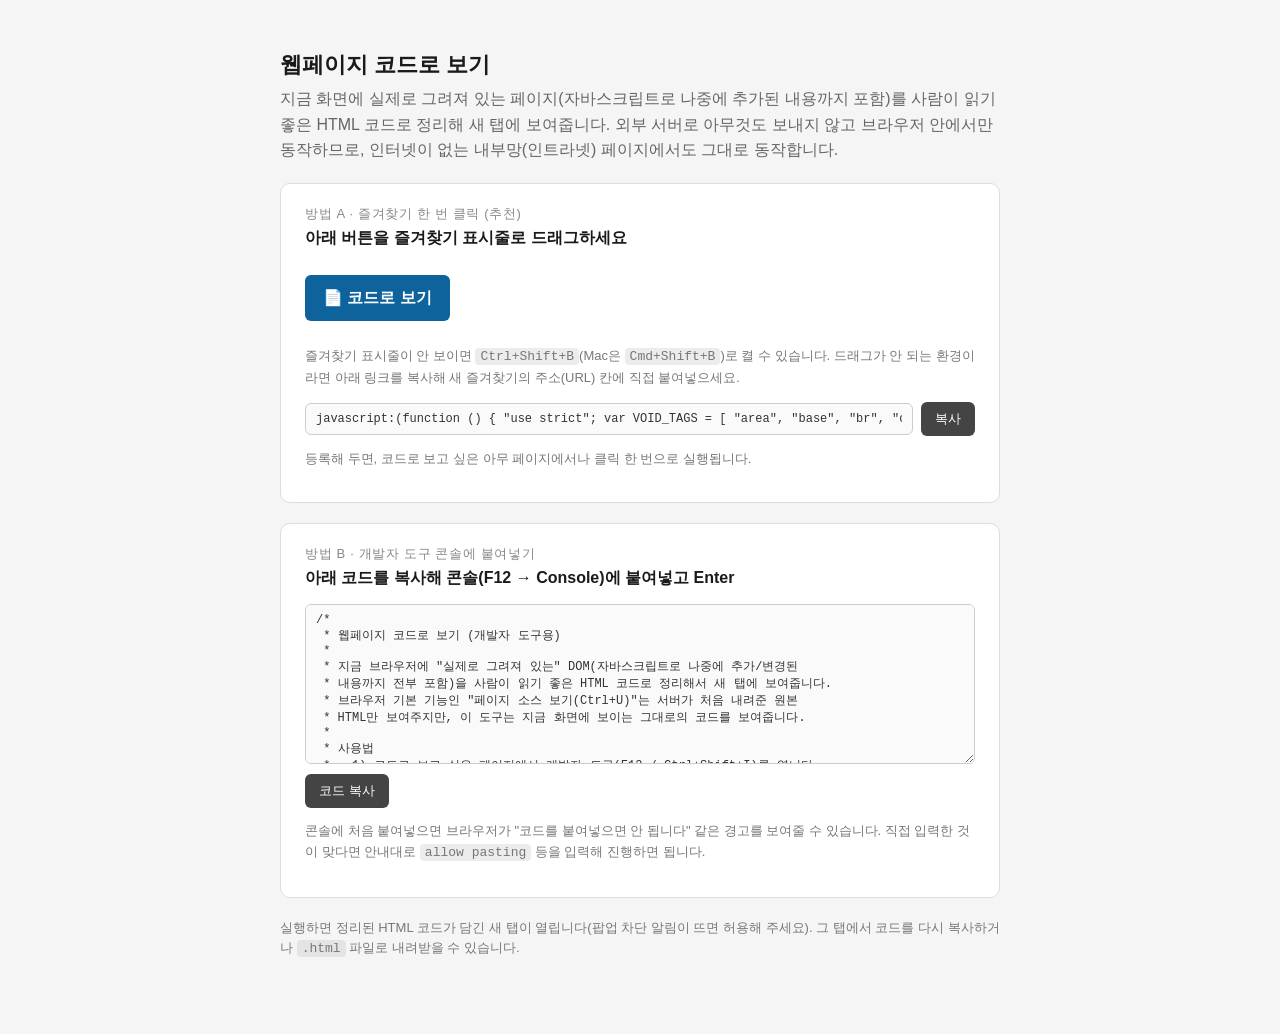
==== webpage_reverse/index.html @ e26fe6b4 "Bundle the code-viewer tool into a single index.html Replace the separate console-script/bookmarklet" ====
<!DOCTYPE html>
<html lang="ko">
<head>
<meta charset="utf-8">
<meta name="viewport" content="width=device-width, initial-scale=1">
<title>웹페이지 코드로 보기</title>
<style>
  :root { color-scheme: light dark; }
  body {
    margin: 0; padding: 32px 16px 64px; background: #f5f5f5; color: #1a1a1a;
    font-family: -apple-system, BlinkMacSystemFont, "Segoe UI", "Malgun Gothic", sans-serif;
    line-height: 1.6;
  }
  @media (prefers-color-scheme: dark) {
    body { background: #1e1e1e; color: #e0e0e0; }
    .card { background: #2a2a2a !important; border-color: #3c3c3c !important; }
    textarea, input[readonly] { background: #1e1e1e !important; color: #d4d4d4 !important; border-color: #444 !important; }
  }
  main { max-width: 720px; margin: 0 auto; }
  h1 { font-size: 22px; margin-bottom: 4px; }
  .lead { color: #666; margin-top: 0; }
  .card {
    background: #fff; border: 1px solid #ddd; border-radius: 10px;
    padding: 20px 24px; margin: 20px 0;
  }
  .card h2 { font-size: 16px; margin-top: 0; }
  .step { font-size: 13px; color: #888; text-transform: uppercase; letter-spacing: .05em; }
  .bookmarklet-btn {
    display: inline-block; padding: 10px 18px; margin: 12px 0;
    background: #0e639c; color: #fff !important; text-decoration: none;
    border-radius: 6px; font-weight: 600; cursor: grab;
  }
  .bookmarklet-btn:hover { background: #1177bb; }
  .row { display: flex; gap: 8px; align-items: center; margin: 10px 0; }
  input[readonly], textarea {
    width: 100%; box-sizing: border-box; font-family: Consolas, "D2Coding", monospace;
    font-size: 12px; padding: 8px 10px; border: 1px solid #ccc; border-radius: 6px;
    background: #fafafa; color: #333;
  }
  textarea { height: 160px; resize: vertical; white-space: pre; }
  button.copy {
    flex-shrink: 0; padding: 8px 14px; border: none; border-radius: 6px;
    background: #444; color: #fff; cursor: pointer; font-size: 13px;
  }
  button.copy:hover { background: #555; }
  .note { font-size: 13px; color: #777; }
  code { background: rgba(127,127,127,.15); padding: 1px 5px; border-radius: 4px; }
</style>
</head>
<body>
<main>
  <h1>웹페이지 코드로 보기</h1>
  <p class="lead">
    지금 화면에 실제로 그려져 있는 페이지(자바스크립트로 나중에 추가된 내용까지 포함)를
    사람이 읽기 좋은 HTML 코드로 정리해 새 탭에 보여줍니다. 외부 서버로 아무것도 보내지 않고
    브라우저 안에서만 동작하므로, 인터넷이 없는 내부망(인트라넷) 페이지에서도 그대로 동작합니다.
  </p>

  <div class="card">
    <div class="step">방법 A · 즐겨찾기 한 번 클릭 (추천)</div>
    <h2>아래 버튼을 즐겨찾기 표시줄로 드래그하세요</h2>
    <a class="bookmarklet-btn" href="javascript:(function () { &quot;use strict&quot;; var VOID_TAGS = [ &quot;area&quot;, &quot;base&quot;, &quot;br&quot;, &quot;col&quot;, &quot;embed&quot;, &quot;hr&quot;, &quot;img&quot;, &quot;input&quot;, &quot;link&quot;, &quot;meta&quot;, &quot;param&quot;, &quot;source&quot;, &quot;track&quot;, &quot;wbr&quot;, ]; var RAW_TEXT_TAGS = [&quot;script&quot;, &quot;style&quot;]; function indent(n) { return &quot;  &quot;.repeat(n); } function escapeHtml(str) { return str .replace(/&amp;/g, &quot;&amp;amp;&quot;) .replace(/</g, &quot;&amp;lt;&quot;) .replace(/>/g, &quot;&amp;gt;&quot;); } function formatHtml(html) { var tokens = html.match(/<!--[\s\S]*?-->|<[^>]+>|[^<]+/g) || []; var out = []; var depth = 0; var rawTag = null; var rawBuffer = &quot;&quot;; tokens.forEach(function (token) { if (rawTag) { var closeRe = new RegExp(&quot;^</&quot; + rawTag + &quot;\\s*>$&quot;, &quot;i&quot;); if (closeRe.test(token.trim())) { if (rawBuffer.trim()) { out.push(indent(depth + 1) + rawBuffer.trim()); } out.push(indent(depth) + token.trim()); rawTag = null; rawBuffer = &quot;&quot;; } else { rawBuffer += token; } return; } if (/^<!--/.test(token)) { out.push(indent(depth) + token.trim()); return; } if (/^<[^>]+>$/.test(token)) { var isClosing = /^<\//.test(token); var isSelfClosing = /\/>$/.test(token); var tagName = (token.match(/^<\/?([a-zA-Z0-9-]+)/) || [])[1]; var isVoid = tagName &amp;&amp; VOID_TAGS.indexOf(tagName.toLowerCase()) !== -1; if (isClosing) { depth = Math.max(0, depth - 1); out.push(indent(depth) + token.trim()); } else { out.push(indent(depth) + token.trim()); if ( tagName &amp;&amp; RAW_TEXT_TAGS.indexOf(tagName.toLowerCase()) !== -1 &amp;&amp; !isSelfClosing ) { rawTag = tagName.toLowerCase(); } else if (!isSelfClosing &amp;&amp; !isVoid) { depth++; } } } else { var text = token.trim(); if (text) out.push(indent(depth) + text); } }); return out.join(&quot;\n&quot;); } var sourceHtml = document.documentElement.outerHTML; var formatted = formatHtml(sourceHtml); var escaped = escapeHtml(formatted); var pageTitle = document.title || &quot;제목 없음&quot;; var pageUrl = location.href; var capturedAt = new Date().toLocaleString(); var viewerHtml = &quot;<!DOCTYPE html><html><head><meta charset=\&quot;utf-8\&quot;>&quot; + &quot;<title>코드로 보기 - &quot; + escapeHtml(pageTitle) + &quot;</title>&quot; + &quot;<style>&quot; + &quot;body{margin:0;background:#1e1e1e;color:#d4d4d4;font-family:Consolas,'D2Coding',monospace;}&quot; + &quot;header{position:sticky;top:0;background:#252526;border-bottom:1px solid #3c3c3c;padding:10px 16px;display:flex;gap:8px;align-items:center;flex-wrap:wrap;}&quot; + &quot;header .info{flex:1;min-width:200px;font-size:12px;color:#9d9d9d;overflow-wrap:anywhere;}&quot; + &quot;header .info b{color:#d4d4d4;}&quot; + &quot;button{background:#0e639c;color:#fff;border:none;padding:6px 12px;border-radius:4px;cursor:pointer;font-size:12px;}&quot; + &quot;button:hover{background:#1177bb;}&quot; + &quot;pre{margin:0;padding:16px;white-space:pre-wrap;word-break:break-all;font-size:13px;line-height:1.5;}&quot; + &quot;</style></head><body>&quot; + &quot;<header>&quot; + &quot;<div class=\&quot;info\&quot;><b>&quot; + escapeHtml(pageTitle) + &quot;</b><br>&quot; + escapeHtml(pageUrl) + &quot; · &quot; + escapeHtml(capturedAt) + &quot; 캡처</div>&quot; + &quot;<button id=\&quot;__copy_btn\&quot;>코드 복사</button>&quot; + &quot;<button id=\&quot;__download_btn\&quot;>.html로 다운로드</button>&quot; + &quot;</header>&quot; + &quot;<pre id=\&quot;__source_code\&quot;>&quot; + escaped + &quot;</pre>&quot; + &quot;<script>&quot; + &quot;document.getElementById('__copy_btn').addEventListener('click', function () {&quot; + &quot;  var text = document.getElementById('__source_code').textContent;&quot; + &quot;  function fallback() {&quot; + &quot;    var ta = document.createElement('textarea');&quot; + &quot;    ta.value = text; ta.style.position = 'fixed'; ta.style.opacity = '0';&quot; + &quot;    document.body.appendChild(ta); ta.select();&quot; + &quot;    try { document.execCommand('copy'); } catch (e) {}&quot; + &quot;    document.body.removeChild(ta);&quot; + &quot;  }&quot; + &quot;  if (navigator.clipboard &amp;&amp; navigator.clipboard.writeText) {&quot; + &quot;    navigator.clipboard.writeText(text).catch(fallback);&quot; + &quot;  } else { fallback(); }&quot; + &quot;  var btn = document.getElementById('__copy_btn');&quot; + &quot;  var original = btn.textContent; btn.textContent = '복사됨!';&quot; + &quot;  setTimeout(function () { btn.textContent = original; }, 1200);&quot; + &quot;});&quot; + &quot;document.getElementById('__download_btn').addEventListener('click', function () {&quot; + &quot;  var text = document.getElementById('__source_code').textContent;&quot; + &quot;  var blob = new Blob([text], { type: 'text/html' });&quot; + &quot;  var a = document.createElement('a');&quot; + &quot;  a.href = URL.createObjectURL(blob);&quot; + &quot;  a.download = 'page-source.html';&quot; + &quot;  document.body.appendChild(a); a.click(); document.body.removeChild(a);&quot; + &quot;});&quot; + &quot;<&quot; + &quot;/script>&quot; + &quot;</body></html>&quot;; var blob = new Blob([viewerHtml], { type: &quot;text/html&quot; }); var url = URL.createObjectURL(blob); window.open(url, &quot;_blank&quot;); })();" onclick="return false;">📄 코드로 보기</a>
    <p class="note">
      즐겨찾기 표시줄이 안 보이면 <code>Ctrl+Shift+B</code>(Mac은 <code>Cmd+Shift+B</code>)로 켤 수 있습니다.
      드래그가 안 되는 환경이라면 아래 링크를 복사해 새 즐겨찾기의 주소(URL) 칸에 직접 붙여넣으세요.
    </p>
    <div class="row">
      <input id="bookmarklet-url" type="text" readonly value="javascript:(function () { &quot;use strict&quot;; var VOID_TAGS = [ &quot;area&quot;, &quot;base&quot;, &quot;br&quot;, &quot;col&quot;, &quot;embed&quot;, &quot;hr&quot;, &quot;img&quot;, &quot;input&quot;, &quot;link&quot;, &quot;meta&quot;, &quot;param&quot;, &quot;source&quot;, &quot;track&quot;, &quot;wbr&quot;, ]; var RAW_TEXT_TAGS = [&quot;script&quot;, &quot;style&quot;]; function indent(n) { return &quot;  &quot;.repeat(n); } function escapeHtml(str) { return str .replace(/&amp;/g, &quot;&amp;amp;&quot;) .replace(/</g, &quot;&amp;lt;&quot;) .replace(/>/g, &quot;&amp;gt;&quot;); } function formatHtml(html) { var tokens = html.match(/<!--[\s\S]*?-->|<[^>]+>|[^<]+/g) || []; var out = []; var depth = 0; var rawTag = null; var rawBuffer = &quot;&quot;; tokens.forEach(function (token) { if (rawTag) { var closeRe = new RegExp(&quot;^</&quot; + rawTag + &quot;\\s*>$&quot;, &quot;i&quot;); if (closeRe.test(token.trim())) { if (rawBuffer.trim()) { out.push(indent(depth + 1) + rawBuffer.trim()); } out.push(indent(depth) + token.trim()); rawTag = null; rawBuffer = &quot;&quot;; } else { rawBuffer += token; } return; } if (/^<!--/.test(token)) { out.push(indent(depth) + token.trim()); return; } if (/^<[^>]+>$/.test(token)) { var isClosing = /^<\//.test(token); var isSelfClosing = /\/>$/.test(token); var tagName = (token.match(/^<\/?([a-zA-Z0-9-]+)/) || [])[1]; var isVoid = tagName &amp;&amp; VOID_TAGS.indexOf(tagName.toLowerCase()) !== -1; if (isClosing) { depth = Math.max(0, depth - 1); out.push(indent(depth) + token.trim()); } else { out.push(indent(depth) + token.trim()); if ( tagName &amp;&amp; RAW_TEXT_TAGS.indexOf(tagName.toLowerCase()) !== -1 &amp;&amp; !isSelfClosing ) { rawTag = tagName.toLowerCase(); } else if (!isSelfClosing &amp;&amp; !isVoid) { depth++; } } } else { var text = token.trim(); if (text) out.push(indent(depth) + text); } }); return out.join(&quot;\n&quot;); } var sourceHtml = document.documentElement.outerHTML; var formatted = formatHtml(sourceHtml); var escaped = escapeHtml(formatted); var pageTitle = document.title || &quot;제목 없음&quot;; var pageUrl = location.href; var capturedAt = new Date().toLocaleString(); var viewerHtml = &quot;<!DOCTYPE html><html><head><meta charset=\&quot;utf-8\&quot;>&quot; + &quot;<title>코드로 보기 - &quot; + escapeHtml(pageTitle) + &quot;</title>&quot; + &quot;<style>&quot; + &quot;body{margin:0;background:#1e1e1e;color:#d4d4d4;font-family:Consolas,'D2Coding',monospace;}&quot; + &quot;header{position:sticky;top:0;background:#252526;border-bottom:1px solid #3c3c3c;padding:10px 16px;display:flex;gap:8px;align-items:center;flex-wrap:wrap;}&quot; + &quot;header .info{flex:1;min-width:200px;font-size:12px;color:#9d9d9d;overflow-wrap:anywhere;}&quot; + &quot;header .info b{color:#d4d4d4;}&quot; + &quot;button{background:#0e639c;color:#fff;border:none;padding:6px 12px;border-radius:4px;cursor:pointer;font-size:12px;}&quot; + &quot;button:hover{background:#1177bb;}&quot; + &quot;pre{margin:0;padding:16px;white-space:pre-wrap;word-break:break-all;font-size:13px;line-height:1.5;}&quot; + &quot;</style></head><body>&quot; + &quot;<header>&quot; + &quot;<div class=\&quot;info\&quot;><b>&quot; + escapeHtml(pageTitle) + &quot;</b><br>&quot; + escapeHtml(pageUrl) + &quot; · &quot; + escapeHtml(capturedAt) + &quot; 캡처</div>&quot; + &quot;<button id=\&quot;__copy_btn\&quot;>코드 복사</button>&quot; + &quot;<button id=\&quot;__download_btn\&quot;>.html로 다운로드</button>&quot; + &quot;</header>&quot; + &quot;<pre id=\&quot;__source_code\&quot;>&quot; + escaped + &quot;</pre>&quot; + &quot;<script>&quot; + &quot;document.getElementById('__copy_btn').addEventListener('click', function () {&quot; + &quot;  var text = document.getElementById('__source_code').textContent;&quot; + &quot;  function fallback() {&quot; + &quot;    var ta = document.createElement('textarea');&quot; + &quot;    ta.value = text; ta.style.position = 'fixed'; ta.style.opacity = '0';&quot; + &quot;    document.body.appendChild(ta); ta.select();&quot; + &quot;    try { document.execCommand('copy'); } catch (e) {}&quot; + &quot;    document.body.removeChild(ta);&quot; + &quot;  }&quot; + &quot;  if (navigator.clipboard &amp;&amp; navigator.clipboard.writeText) {&quot; + &quot;    navigator.clipboard.writeText(text).catch(fallback);&quot; + &quot;  } else { fallback(); }&quot; + &quot;  var btn = document.getElementById('__copy_btn');&quot; + &quot;  var original = btn.textContent; btn.textContent = '복사됨!';&quot; + &quot;  setTimeout(function () { btn.textContent = original; }, 1200);&quot; + &quot;});&quot; + &quot;document.getElementById('__download_btn').addEventListener('click', function () {&quot; + &quot;  var text = document.getElementById('__source_code').textContent;&quot; + &quot;  var blob = new Blob([text], { type: 'text/html' });&quot; + &quot;  var a = document.createElement('a');&quot; + &quot;  a.href = URL.createObjectURL(blob);&quot; + &quot;  a.download = 'page-source.html';&quot; + &quot;  document.body.appendChild(a); a.click(); document.body.removeChild(a);&quot; + &quot;});&quot; + &quot;<&quot; + &quot;/script>&quot; + &quot;</body></html>&quot;; var blob = new Blob([viewerHtml], { type: &quot;text/html&quot; }); var url = URL.createObjectURL(blob); window.open(url, &quot;_blank&quot;); })();">
      <button class="copy" data-copy-target="bookmarklet-url">복사</button>
    </div>
    <p class="note">등록해 두면, 코드로 보고 싶은 아무 페이지에서나 클릭 한 번으로 실행됩니다.</p>
  </div>

  <div class="card">
    <div class="step">방법 B · 개발자 도구 콘솔에 붙여넣기</div>
    <h2>아래 코드를 복사해 콘솔(F12 → Console)에 붙여넣고 Enter</h2>
    <div class="row">
      <textarea id="console-script" readonly>/*
 * 웹페이지 코드로 보기 (개발자 도구용)
 *
 * 지금 브라우저에 "실제로 그려져 있는" DOM(자바스크립트로 나중에 추가/변경된
 * 내용까지 전부 포함)을 사람이 읽기 좋은 HTML 코드로 정리해서 새 탭에 보여줍니다.
 * 브라우저 기본 기능인 "페이지 소스 보기(Ctrl+U)"는 서버가 처음 내려준 원본
 * HTML만 보여주지만, 이 도구는 지금 화면에 보이는 그대로의 코드를 보여줍니다.
 *
 * 사용법
 *   1) 코드로 보고 싶은 페이지에서 개발자 도구(F12 / Ctrl+Shift+I)를 엽니다.
 *   2) Console 탭에 이 파일 내용 전체를 붙여넣고 Enter.
 *   3) 정리된 HTML 코드가 담긴 새 탭이 열립니다. 복사/다운로드 버튼도 함께 나옵니다.
 *
 * 외부 서버로 아무것도 전송하지 않고, CDN 등 외부 리소스도 전혀 불러오지 않는
 * 순수 자바스크립트입니다. 브라우저 안에서만 동작하므로 인터넷이 없는
 * 내부망(인트라넷) 페이지에서도 동일하게 동작합니다.
 */
(function () {
  "use strict";

  var VOID_TAGS = [
    "area", "base", "br", "col", "embed", "hr", "img", "input",
    "link", "meta", "param", "source", "track", "wbr",
  ];
  var RAW_TEXT_TAGS = ["script", "style"];

  function indent(n) {
    return "  ".repeat(n);
  }

  function escapeHtml(str) {
    return str
      .replace(/&amp;/g, "&amp;amp;")
      .replace(/&lt;/g, "&amp;lt;")
      .replace(/&gt;/g, "&amp;gt;");
  }

  // 태그 단위로 잘라 들여쓰기를 붙여 사람이 읽기 좋은 형태로 재구성한다.
  // &lt;script&gt;/&lt;style&gt; 안쪽 내용은 태그로 착각해 잘못 잘리지 않도록 통째로 다룬다.
  function formatHtml(html) {
    var tokens = html.match(/&lt;!--[\s\S]*?--&gt;|&lt;[^&gt;]+&gt;|[^&lt;]+/g) || [];
    var out = [];
    var depth = 0;
    var rawTag = null;
    var rawBuffer = "";

    tokens.forEach(function (token) {
      if (rawTag) {
        var closeRe = new RegExp("^&lt;/" + rawTag + "\\s*&gt;$", "i");
        if (closeRe.test(token.trim())) {
          if (rawBuffer.trim()) {
            out.push(indent(depth + 1) + rawBuffer.trim());
          }
          out.push(indent(depth) + token.trim());
          rawTag = null;
          rawBuffer = "";
        } else {
          rawBuffer += token;
        }
        return;
      }

      if (/^&lt;!--/.test(token)) {
        out.push(indent(depth) + token.trim());
        return;
      }

      if (/^&lt;[^&gt;]+&gt;$/.test(token)) {
        var isClosing = /^&lt;\//.test(token);
        var isSelfClosing = /\/&gt;$/.test(token);
        var tagName = (token.match(/^&lt;\/?([a-zA-Z0-9-]+)/) || [])[1];
        var isVoid = tagName &amp;&amp; VOID_TAGS.indexOf(tagName.toLowerCase()) !== -1;

        if (isClosing) {
          depth = Math.max(0, depth - 1);
          out.push(indent(depth) + token.trim());
        } else {
          out.push(indent(depth) + token.trim());
          if (
            tagName &amp;&amp;
            RAW_TEXT_TAGS.indexOf(tagName.toLowerCase()) !== -1 &amp;&amp;
            !isSelfClosing
          ) {
            rawTag = tagName.toLowerCase();
          } else if (!isSelfClosing &amp;&amp; !isVoid) {
            depth++;
          }
        }
      } else {
        var text = token.trim();
        if (text) out.push(indent(depth) + text);
      }
    });

    return out.join("\n");
  }

  var sourceHtml = document.documentElement.outerHTML;
  var formatted = formatHtml(sourceHtml);
  var escaped = escapeHtml(formatted);
  var pageTitle = document.title || "제목 없음";
  var pageUrl = location.href;
  var capturedAt = new Date().toLocaleString();

  var viewerHtml =
    "&lt;!DOCTYPE html&gt;&lt;html&gt;&lt;head&gt;&lt;meta charset=\"utf-8\"&gt;" +
    "&lt;title&gt;코드로 보기 - " + escapeHtml(pageTitle) + "&lt;/title&gt;" +
    "&lt;style&gt;" +
    "body{margin:0;background:#1e1e1e;color:#d4d4d4;font-family:Consolas,'D2Coding',monospace;}" +
    "header{position:sticky;top:0;background:#252526;border-bottom:1px solid #3c3c3c;padding:10px 16px;display:flex;gap:8px;align-items:center;flex-wrap:wrap;}" +
    "header .info{flex:1;min-width:200px;font-size:12px;color:#9d9d9d;overflow-wrap:anywhere;}" +
    "header .info b{color:#d4d4d4;}" +
    "button{background:#0e639c;color:#fff;border:none;padding:6px 12px;border-radius:4px;cursor:pointer;font-size:12px;}" +
    "button:hover{background:#1177bb;}" +
    "pre{margin:0;padding:16px;white-space:pre-wrap;word-break:break-all;font-size:13px;line-height:1.5;}" +
    "&lt;/style&gt;&lt;/head&gt;&lt;body&gt;" +
    "&lt;header&gt;" +
    "&lt;div class=\"info\"&gt;&lt;b&gt;" + escapeHtml(pageTitle) + "&lt;/b&gt;&lt;br&gt;" +
    escapeHtml(pageUrl) + " · " + escapeHtml(capturedAt) + " 캡처&lt;/div&gt;" +
    "&lt;button id=\"__copy_btn\"&gt;코드 복사&lt;/button&gt;" +
    "&lt;button id=\"__download_btn\"&gt;.html로 다운로드&lt;/button&gt;" +
    "&lt;/header&gt;" +
    "&lt;pre id=\"__source_code\"&gt;" + escaped + "&lt;/pre&gt;" +
    "&lt;script&gt;" +
    "document.getElementById('__copy_btn').addEventListener('click', function () {" +
    "  var text = document.getElementById('__source_code').textContent;" +
    "  function fallback() {" +
    "    var ta = document.createElement('textarea');" +
    "    ta.value = text; ta.style.position = 'fixed'; ta.style.opacity = '0';" +
    "    document.body.appendChild(ta); ta.select();" +
    "    try { document.execCommand('copy'); } catch (e) {}" +
    "    document.body.removeChild(ta);" +
    "  }" +
    "  if (navigator.clipboard &amp;&amp; navigator.clipboard.writeText) {" +
    "    navigator.clipboard.writeText(text).catch(fallback);" +
    "  } else { fallback(); }" +
    "  var btn = document.getElementById('__copy_btn');" +
    "  var original = btn.textContent; btn.textContent = '복사됨!';" +
    "  setTimeout(function () { btn.textContent = original; }, 1200);" +
    "});" +
    "document.getElementById('__download_btn').addEventListener('click', function () {" +
    "  var text = document.getElementById('__source_code').textContent;" +
    "  var blob = new Blob([text], { type: 'text/html' });" +
    "  var a = document.createElement('a');" +
    "  a.href = URL.createObjectURL(blob);" +
    "  a.download = 'page-source.html';" +
    "  document.body.appendChild(a); a.click(); document.body.removeChild(a);" +
    "});" +
    "&lt;" + "/script&gt;" +
    "&lt;/body&gt;&lt;/html&gt;";

  var blob = new Blob([viewerHtml], { type: "text/html" });
  var url = URL.createObjectURL(blob);
  window.open(url, "_blank");
})();
</textarea>
    </div>
    <button class="copy" data-copy-target="console-script">코드 복사</button>
    <p class="note">
      콘솔에 처음 붙여넣으면 브라우저가 "코드를 붙여넣으면 안 됩니다" 같은 경고를 보여줄 수 있습니다.
      직접 입력한 것이 맞다면 안내대로 <code>allow pasting</code> 등을 입력해 진행하면 됩니다.
    </p>
  </div>

  <p class="note">
    실행하면 정리된 HTML 코드가 담긴 새 탭이 열립니다(팝업 차단 알림이 뜨면 허용해 주세요).
    그 탭에서 코드를 다시 복사하거나 <code>.html</code> 파일로 내려받을 수 있습니다.
  </p>
</main>
<script>
  document.querySelectorAll("button.copy").forEach(function (btn) {
    btn.addEventListener("click", function () {
      var target = document.getElementById(btn.getAttribute("data-copy-target"));
      var text = target.value;
      function fallback() {
        target.removeAttribute("readonly");
        target.focus();
        target.select();
        try { document.execCommand("copy"); } catch (e) {}
        target.setAttribute("readonly", "readonly");
      }
      if (navigator.clipboard && navigator.clipboard.writeText) {
        navigator.clipboard.writeText(text).catch(fallback);
      } else {
        fallback();
      }
      var original = btn.textContent;
      btn.textContent = "복사됨!";
      setTimeout(function () { btn.textContent = original; }, 1200);
    });
  });
</script>
</body>
</html>
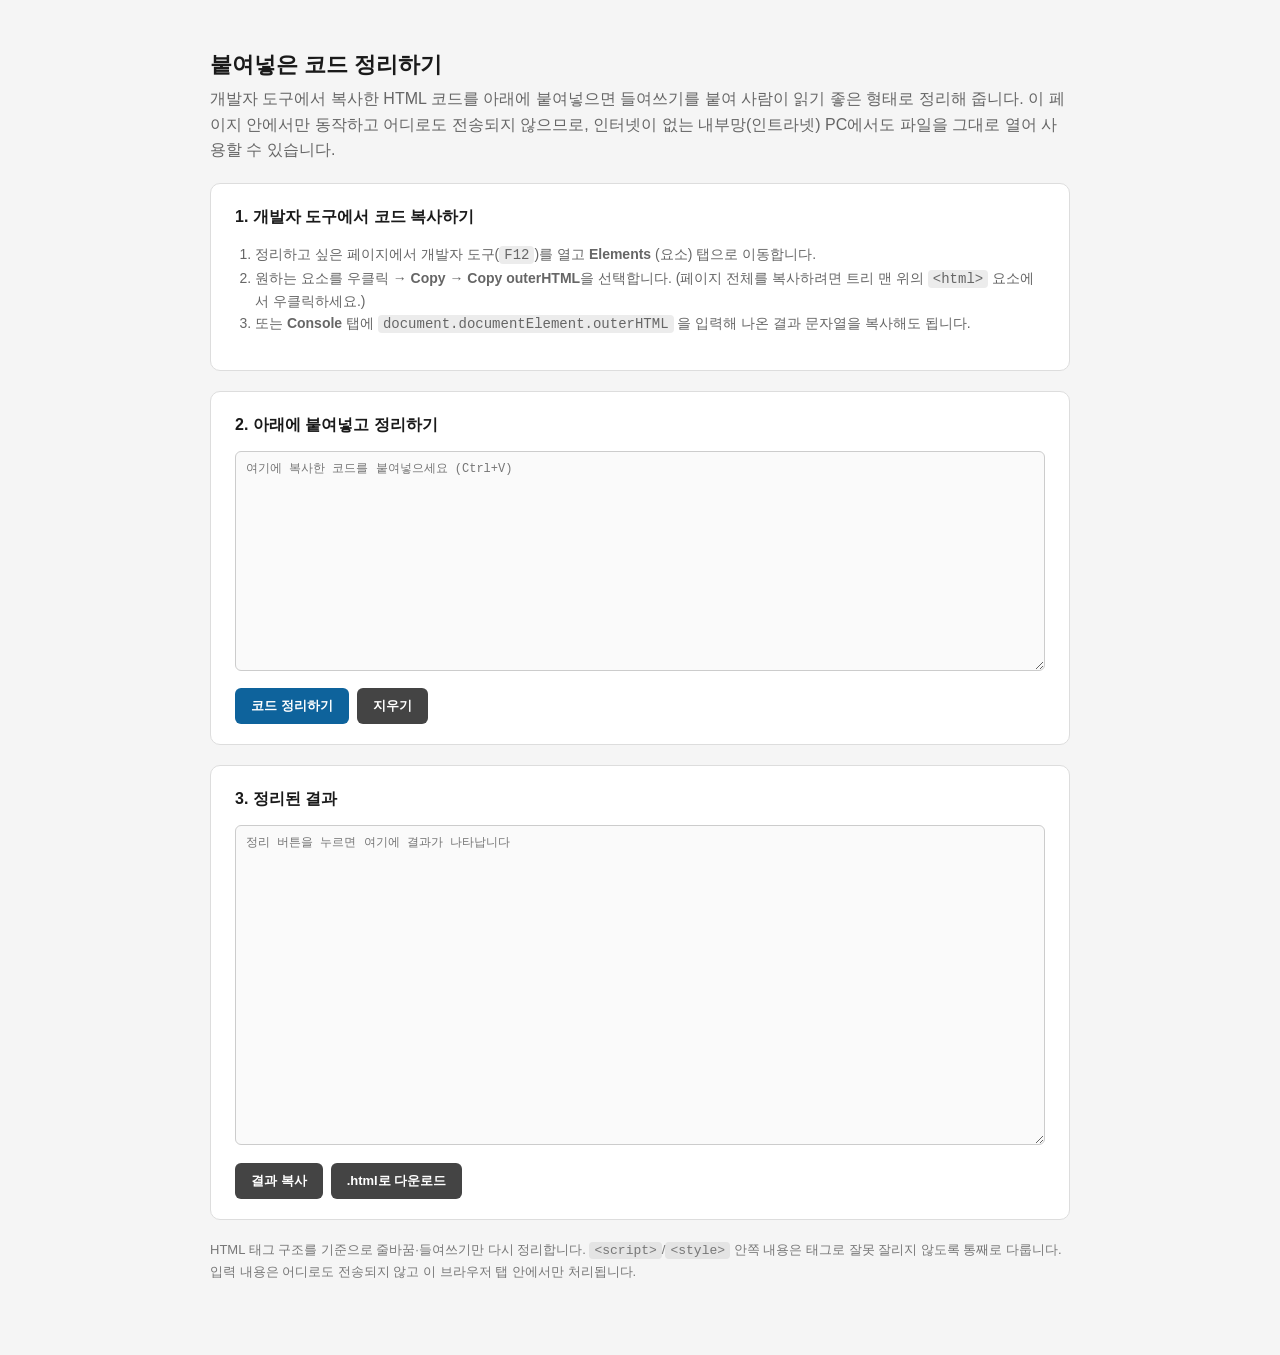
==== commit eab6772c: "Rework tool into a paste-and-format page instead of a script injector The previous bookmarklet/conso" ====
--- a/webpage_reverse/index.html
+++ b/webpage_reverse/index.html
@@ -3,7 +3,7 @@
 <head>
 <meta charset="utf-8">
 <meta name="viewport" content="width=device-width, initial-scale=1">
-<title>웹페이지 코드로 보기</title>
+<title>붙여넣은 코드 정리하기</title>
 <style>
   :root { color-scheme: light dark; }
   body {
@@ -14,84 +14,86 @@
   @media (prefers-color-scheme: dark) {
     body { background: #1e1e1e; color: #e0e0e0; }
     .card { background: #2a2a2a !important; border-color: #3c3c3c !important; }
-    textarea, input[readonly] { background: #1e1e1e !important; color: #d4d4d4 !important; border-color: #444 !important; }
-  }
-  main { max-width: 720px; margin: 0 auto; }
+    textarea { background: #1e1e1e !important; color: #d4d4d4 !important; border-color: #444 !important; }
+  }
+  main { max-width: 860px; margin: 0 auto; }
   h1 { font-size: 22px; margin-bottom: 4px; }
   .lead { color: #666; margin-top: 0; }
+  ol.steps { color: #666; font-size: 14px; padding-left: 20px; }
   .card {
     background: #fff; border: 1px solid #ddd; border-radius: 10px;
     padding: 20px 24px; margin: 20px 0;
   }
   .card h2 { font-size: 16px; margin-top: 0; }
-  .step { font-size: 13px; color: #888; text-transform: uppercase; letter-spacing: .05em; }
-  .bookmarklet-btn {
-    display: inline-block; padding: 10px 18px; margin: 12px 0;
-    background: #0e639c; color: #fff !important; text-decoration: none;
-    border-radius: 6px; font-weight: 600; cursor: grab;
-  }
-  .bookmarklet-btn:hover { background: #1177bb; }
-  .row { display: flex; gap: 8px; align-items: center; margin: 10px 0; }
-  input[readonly], textarea {
+  textarea {
     width: 100%; box-sizing: border-box; font-family: Consolas, "D2Coding", monospace;
     font-size: 12px; padding: 8px 10px; border: 1px solid #ccc; border-radius: 6px;
-    background: #fafafa; color: #333;
-  }
-  textarea { height: 160px; resize: vertical; white-space: pre; }
-  button.copy {
-    flex-shrink: 0; padding: 8px 14px; border: none; border-radius: 6px;
-    background: #444; color: #fff; cursor: pointer; font-size: 13px;
-  }
-  button.copy:hover { background: #555; }
+    background: #fafafa; color: #333; resize: vertical; white-space: pre;
+  }
+  #raw-input { height: 220px; }
+  #formatted-output { height: 320px; }
+  .actions { display: flex; gap: 8px; margin-top: 10px; flex-wrap: wrap; }
+  button {
+    padding: 9px 16px; border: none; border-radius: 6px; cursor: pointer;
+    font-size: 13px; font-weight: 600;
+  }
+  button.primary { background: #0e639c; color: #fff; }
+  button.primary:hover { background: #1177bb; }
+  button.secondary { background: #444; color: #fff; }
+  button.secondary:hover { background: #555; }
   .note { font-size: 13px; color: #777; }
   code { background: rgba(127,127,127,.15); padding: 1px 5px; border-radius: 4px; }
 </style>
 </head>
 <body>
 <main>
-  <h1>웹페이지 코드로 보기</h1>
+  <h1>붙여넣은 코드 정리하기</h1>
   <p class="lead">
-    지금 화면에 실제로 그려져 있는 페이지(자바스크립트로 나중에 추가된 내용까지 포함)를
-    사람이 읽기 좋은 HTML 코드로 정리해 새 탭에 보여줍니다. 외부 서버로 아무것도 보내지 않고
-    브라우저 안에서만 동작하므로, 인터넷이 없는 내부망(인트라넷) 페이지에서도 그대로 동작합니다.
+    개발자 도구에서 복사한 HTML 코드를 아래에 붙여넣으면 들여쓰기를 붙여
+    사람이 읽기 좋은 형태로 정리해 줍니다. 이 페이지 안에서만 동작하고
+    어디로도 전송되지 않으므로, 인터넷이 없는 내부망(인트라넷) PC에서도
+    파일을 그대로 열어 사용할 수 있습니다.
   </p>
 
   <div class="card">
-    <div class="step">방법 A · 즐겨찾기 한 번 클릭 (추천)</div>
-    <h2>아래 버튼을 즐겨찾기 표시줄로 드래그하세요</h2>
-    <a class="bookmarklet-btn" href="javascript:(function () { &quot;use strict&quot;; var VOID_TAGS = [ &quot;area&quot;, &quot;base&quot;, &quot;br&quot;, &quot;col&quot;, &quot;embed&quot;, &quot;hr&quot;, &quot;img&quot;, &quot;input&quot;, &quot;link&quot;, &quot;meta&quot;, &quot;param&quot;, &quot;source&quot;, &quot;track&quot;, &quot;wbr&quot;, ]; var RAW_TEXT_TAGS = [&quot;script&quot;, &quot;style&quot;]; function indent(n) { return &quot;  &quot;.repeat(n); } function escapeHtml(str) { return str .replace(/&amp;/g, &quot;&amp;amp;&quot;) .replace(/</g, &quot;&amp;lt;&quot;) .replace(/>/g, &quot;&amp;gt;&quot;); } function formatHtml(html) { var tokens = html.match(/<!--[\s\S]*?-->|<[^>]+>|[^<]+/g) || []; var out = []; var depth = 0; var rawTag = null; var rawBuffer = &quot;&quot;; tokens.forEach(function (token) { if (rawTag) { var closeRe = new RegExp(&quot;^</&quot; + rawTag + &quot;\\s*>$&quot;, &quot;i&quot;); if (closeRe.test(token.trim())) { if (rawBuffer.trim()) { out.push(indent(depth + 1) + rawBuffer.trim()); } out.push(indent(depth) + token.trim()); rawTag = null; rawBuffer = &quot;&quot;; } else { rawBuffer += token; } return; } if (/^<!--/.test(token)) { out.push(indent(depth) + token.trim()); return; } if (/^<[^>]+>$/.test(token)) { var isClosing = /^<\//.test(token); var isSelfClosing = /\/>$/.test(token); var tagName = (token.match(/^<\/?([a-zA-Z0-9-]+)/) || [])[1]; var isVoid = tagName &amp;&amp; VOID_TAGS.indexOf(tagName.toLowerCase()) !== -1; if (isClosing) { depth = Math.max(0, depth - 1); out.push(indent(depth) + token.trim()); } else { out.push(indent(depth) + token.trim()); if ( tagName &amp;&amp; RAW_TEXT_TAGS.indexOf(tagName.toLowerCase()) !== -1 &amp;&amp; !isSelfClosing ) { rawTag = tagName.toLowerCase(); } else if (!isSelfClosing &amp;&amp; !isVoid) { depth++; } } } else { var text = token.trim(); if (text) out.push(indent(depth) + text); } }); return out.join(&quot;\n&quot;); } var sourceHtml = document.documentElement.outerHTML; var formatted = formatHtml(sourceHtml); var escaped = escapeHtml(formatted); var pageTitle = document.title || &quot;제목 없음&quot;; var pageUrl = location.href; var capturedAt = new Date().toLocaleString(); var viewerHtml = &quot;<!DOCTYPE html><html><head><meta charset=\&quot;utf-8\&quot;>&quot; + &quot;<title>코드로 보기 - &quot; + escapeHtml(pageTitle) + &quot;</title>&quot; + &quot;<style>&quot; + &quot;body{margin:0;background:#1e1e1e;color:#d4d4d4;font-family:Consolas,'D2Coding',monospace;}&quot; + &quot;header{position:sticky;top:0;background:#252526;border-bottom:1px solid #3c3c3c;padding:10px 16px;display:flex;gap:8px;align-items:center;flex-wrap:wrap;}&quot; + &quot;header .info{flex:1;min-width:200px;font-size:12px;color:#9d9d9d;overflow-wrap:anywhere;}&quot; + &quot;header .info b{color:#d4d4d4;}&quot; + &quot;button{background:#0e639c;color:#fff;border:none;padding:6px 12px;border-radius:4px;cursor:pointer;font-size:12px;}&quot; + &quot;button:hover{background:#1177bb;}&quot; + &quot;pre{margin:0;padding:16px;white-space:pre-wrap;word-break:break-all;font-size:13px;line-height:1.5;}&quot; + &quot;</style></head><body>&quot; + &quot;<header>&quot; + &quot;<div class=\&quot;info\&quot;><b>&quot; + escapeHtml(pageTitle) + &quot;</b><br>&quot; + escapeHtml(pageUrl) + &quot; · &quot; + escapeHtml(capturedAt) + &quot; 캡처</div>&quot; + &quot;<button id=\&quot;__copy_btn\&quot;>코드 복사</button>&quot; + &quot;<button id=\&quot;__download_btn\&quot;>.html로 다운로드</button>&quot; + &quot;</header>&quot; + &quot;<pre id=\&quot;__source_code\&quot;>&quot; + escaped + &quot;</pre>&quot; + &quot;<script>&quot; + &quot;document.getElementById('__copy_btn').addEventListener('click', function () {&quot; + &quot;  var text = document.getElementById('__source_code').textContent;&quot; + &quot;  function fallback() {&quot; + &quot;    var ta = document.createElement('textarea');&quot; + &quot;    ta.value = text; ta.style.position = 'fixed'; ta.style.opacity = '0';&quot; + &quot;    document.body.appendChild(ta); ta.select();&quot; + &quot;    try { document.execCommand('copy'); } catch (e) {}&quot; + &quot;    document.body.removeChild(ta);&quot; + &quot;  }&quot; + &quot;  if (navigator.clipboard &amp;&amp; navigator.clipboard.writeText) {&quot; + &quot;    navigator.clipboard.writeText(text).catch(fallback);&quot; + &quot;  } else { fallback(); }&quot; + &quot;  var btn = document.getElementById('__copy_btn');&quot; + &quot;  var original = btn.textContent; btn.textContent = '복사됨!';&quot; + &quot;  setTimeout(function () { btn.textContent = original; }, 1200);&quot; + &quot;});&quot; + &quot;document.getElementById('__download_btn').addEventListener('click', function () {&quot; + &quot;  var text = document.getElementById('__source_code').textContent;&quot; + &quot;  var blob = new Blob([text], { type: 'text/html' });&quot; + &quot;  var a = document.createElement('a');&quot; + &quot;  a.href = URL.createObjectURL(blob);&quot; + &quot;  a.download = 'page-source.html';&quot; + &quot;  document.body.appendChild(a); a.click(); document.body.removeChild(a);&quot; + &quot;});&quot; + &quot;<&quot; + &quot;/script>&quot; + &quot;</body></html>&quot;; var blob = new Blob([viewerHtml], { type: &quot;text/html&quot; }); var url = URL.createObjectURL(blob); window.open(url, &quot;_blank&quot;); })();" onclick="return false;">📄 코드로 보기</a>
-    <p class="note">
-      즐겨찾기 표시줄이 안 보이면 <code>Ctrl+Shift+B</code>(Mac은 <code>Cmd+Shift+B</code>)로 켤 수 있습니다.
-      드래그가 안 되는 환경이라면 아래 링크를 복사해 새 즐겨찾기의 주소(URL) 칸에 직접 붙여넣으세요.
-    </p>
-    <div class="row">
-      <input id="bookmarklet-url" type="text" readonly value="javascript:(function () { &quot;use strict&quot;; var VOID_TAGS = [ &quot;area&quot;, &quot;base&quot;, &quot;br&quot;, &quot;col&quot;, &quot;embed&quot;, &quot;hr&quot;, &quot;img&quot;, &quot;input&quot;, &quot;link&quot;, &quot;meta&quot;, &quot;param&quot;, &quot;source&quot;, &quot;track&quot;, &quot;wbr&quot;, ]; var RAW_TEXT_TAGS = [&quot;script&quot;, &quot;style&quot;]; function indent(n) { return &quot;  &quot;.repeat(n); } function escapeHtml(str) { return str .replace(/&amp;/g, &quot;&amp;amp;&quot;) .replace(/</g, &quot;&amp;lt;&quot;) .replace(/>/g, &quot;&amp;gt;&quot;); } function formatHtml(html) { var tokens = html.match(/<!--[\s\S]*?-->|<[^>]+>|[^<]+/g) || []; var out = []; var depth = 0; var rawTag = null; var rawBuffer = &quot;&quot;; tokens.forEach(function (token) { if (rawTag) { var closeRe = new RegExp(&quot;^</&quot; + rawTag + &quot;\\s*>$&quot;, &quot;i&quot;); if (closeRe.test(token.trim())) { if (rawBuffer.trim()) { out.push(indent(depth + 1) + rawBuffer.trim()); } out.push(indent(depth) + token.trim()); rawTag = null; rawBuffer = &quot;&quot;; } else { rawBuffer += token; } return; } if (/^<!--/.test(token)) { out.push(indent(depth) + token.trim()); return; } if (/^<[^>]+>$/.test(token)) { var isClosing = /^<\//.test(token); var isSelfClosing = /\/>$/.test(token); var tagName = (token.match(/^<\/?([a-zA-Z0-9-]+)/) || [])[1]; var isVoid = tagName &amp;&amp; VOID_TAGS.indexOf(tagName.toLowerCase()) !== -1; if (isClosing) { depth = Math.max(0, depth - 1); out.push(indent(depth) + token.trim()); } else { out.push(indent(depth) + token.trim()); if ( tagName &amp;&amp; RAW_TEXT_TAGS.indexOf(tagName.toLowerCase()) !== -1 &amp;&amp; !isSelfClosing ) { rawTag = tagName.toLowerCase(); } else if (!isSelfClosing &amp;&amp; !isVoid) { depth++; } } } else { var text = token.trim(); if (text) out.push(indent(depth) + text); } }); return out.join(&quot;\n&quot;); } var sourceHtml = document.documentElement.outerHTML; var formatted = formatHtml(sourceHtml); var escaped = escapeHtml(formatted); var pageTitle = document.title || &quot;제목 없음&quot;; var pageUrl = location.href; var capturedAt = new Date().toLocaleString(); var viewerHtml = &quot;<!DOCTYPE html><html><head><meta charset=\&quot;utf-8\&quot;>&quot; + &quot;<title>코드로 보기 - &quot; + escapeHtml(pageTitle) + &quot;</title>&quot; + &quot;<style>&quot; + &quot;body{margin:0;background:#1e1e1e;color:#d4d4d4;font-family:Consolas,'D2Coding',monospace;}&quot; + &quot;header{position:sticky;top:0;background:#252526;border-bottom:1px solid #3c3c3c;padding:10px 16px;display:flex;gap:8px;align-items:center;flex-wrap:wrap;}&quot; + &quot;header .info{flex:1;min-width:200px;font-size:12px;color:#9d9d9d;overflow-wrap:anywhere;}&quot; + &quot;header .info b{color:#d4d4d4;}&quot; + &quot;button{background:#0e639c;color:#fff;border:none;padding:6px 12px;border-radius:4px;cursor:pointer;font-size:12px;}&quot; + &quot;button:hover{background:#1177bb;}&quot; + &quot;pre{margin:0;padding:16px;white-space:pre-wrap;word-break:break-all;font-size:13px;line-height:1.5;}&quot; + &quot;</style></head><body>&quot; + &quot;<header>&quot; + &quot;<div class=\&quot;info\&quot;><b>&quot; + escapeHtml(pageTitle) + &quot;</b><br>&quot; + escapeHtml(pageUrl) + &quot; · &quot; + escapeHtml(capturedAt) + &quot; 캡처</div>&quot; + &quot;<button id=\&quot;__copy_btn\&quot;>코드 복사</button>&quot; + &quot;<button id=\&quot;__download_btn\&quot;>.html로 다운로드</button>&quot; + &quot;</header>&quot; + &quot;<pre id=\&quot;__source_code\&quot;>&quot; + escaped + &quot;</pre>&quot; + &quot;<script>&quot; + &quot;document.getElementById('__copy_btn').addEventListener('click', function () {&quot; + &quot;  var text = document.getElementById('__source_code').textContent;&quot; + &quot;  function fallback() {&quot; + &quot;    var ta = document.createElement('textarea');&quot; + &quot;    ta.value = text; ta.style.position = 'fixed'; ta.style.opacity = '0';&quot; + &quot;    document.body.appendChild(ta); ta.select();&quot; + &quot;    try { document.execCommand('copy'); } catch (e) {}&quot; + &quot;    document.body.removeChild(ta);&quot; + &quot;  }&quot; + &quot;  if (navigator.clipboard &amp;&amp; navigator.clipboard.writeText) {&quot; + &quot;    navigator.clipboard.writeText(text).catch(fallback);&quot; + &quot;  } else { fallback(); }&quot; + &quot;  var btn = document.getElementById('__copy_btn');&quot; + &quot;  var original = btn.textContent; btn.textContent = '복사됨!';&quot; + &quot;  setTimeout(function () { btn.textContent = original; }, 1200);&quot; + &quot;});&quot; + &quot;document.getElementById('__download_btn').addEventListener('click', function () {&quot; + &quot;  var text = document.getElementById('__source_code').textContent;&quot; + &quot;  var blob = new Blob([text], { type: 'text/html' });&quot; + &quot;  var a = document.createElement('a');&quot; + &quot;  a.href = URL.createObjectURL(blob);&quot; + &quot;  a.download = 'page-source.html';&quot; + &quot;  document.body.appendChild(a); a.click(); document.body.removeChild(a);&quot; + &quot;});&quot; + &quot;<&quot; + &quot;/script>&quot; + &quot;</body></html>&quot;; var blob = new Blob([viewerHtml], { type: &quot;text/html&quot; }); var url = URL.createObjectURL(blob); window.open(url, &quot;_blank&quot;); })();">
-      <button class="copy" data-copy-target="bookmarklet-url">복사</button>
+    <h2>1. 개발자 도구에서 코드 복사하기</h2>
+    <ol class="steps">
+      <li>정리하고 싶은 페이지에서 개발자 도구(<code>F12</code>)를 열고 <b>Elements</b>
+        (요소) 탭으로 이동합니다.</li>
+      <li>원하는 요소를 우클릭 → <b>Copy → Copy outerHTML</b>을 선택합니다.
+        (페이지 전체를 복사하려면 트리 맨 위의 <code>&lt;html&gt;</code> 요소에서
+        우클릭하세요.)</li>
+      <li>또는 <b>Console</b> 탭에 <code>document.documentElement.outerHTML</code>
+        을 입력해 나온 결과 문자열을 복사해도 됩니다.</li>
+    </ol>
+  </div>
+
+  <div class="card">
+    <h2>2. 아래에 붙여넣고 정리하기</h2>
+    <textarea id="raw-input" placeholder="여기에 복사한 코드를 붙여넣으세요 (Ctrl+V)"></textarea>
+    <div class="actions">
+      <button class="primary" id="format-btn">코드 정리하기</button>
+      <button class="secondary" id="clear-btn">지우기</button>
     </div>
-    <p class="note">등록해 두면, 코드로 보고 싶은 아무 페이지에서나 클릭 한 번으로 실행됩니다.</p>
   </div>
 
   <div class="card">
-    <div class="step">방법 B · 개발자 도구 콘솔에 붙여넣기</div>
-    <h2>아래 코드를 복사해 콘솔(F12 → Console)에 붙여넣고 Enter</h2>
-    <div class="row">
-      <textarea id="console-script" readonly>/*
- * 웹페이지 코드로 보기 (개발자 도구용)
- *
- * 지금 브라우저에 "실제로 그려져 있는" DOM(자바스크립트로 나중에 추가/변경된
- * 내용까지 전부 포함)을 사람이 읽기 좋은 HTML 코드로 정리해서 새 탭에 보여줍니다.
- * 브라우저 기본 기능인 "페이지 소스 보기(Ctrl+U)"는 서버가 처음 내려준 원본
- * HTML만 보여주지만, 이 도구는 지금 화면에 보이는 그대로의 코드를 보여줍니다.
- *
- * 사용법
- *   1) 코드로 보고 싶은 페이지에서 개발자 도구(F12 / Ctrl+Shift+I)를 엽니다.
- *   2) Console 탭에 이 파일 내용 전체를 붙여넣고 Enter.
- *   3) 정리된 HTML 코드가 담긴 새 탭이 열립니다. 복사/다운로드 버튼도 함께 나옵니다.
- *
- * 외부 서버로 아무것도 전송하지 않고, CDN 등 외부 리소스도 전혀 불러오지 않는
- * 순수 자바스크립트입니다. 브라우저 안에서만 동작하므로 인터넷이 없는
- * 내부망(인트라넷) 페이지에서도 동일하게 동작합니다.
- */
+    <h2>3. 정리된 결과</h2>
+    <textarea id="formatted-output" readonly placeholder="정리 버튼을 누르면 여기에 결과가 나타납니다"></textarea>
+    <div class="actions">
+      <button class="secondary" id="copy-btn">결과 복사</button>
+      <button class="secondary" id="download-btn">.html로 다운로드</button>
+    </div>
+  </div>
+
+  <p class="note">
+    HTML 태그 구조를 기준으로 줄바꿈·들여쓰기만 다시 정리합니다.
+    <code>&lt;script&gt;</code>/<code>&lt;style&gt;</code> 안쪽 내용은 태그로
+    잘못 잘리지 않도록 통째로 다룹니다. 입력 내용은 어디로도 전송되지 않고
+    이 브라우저 탭 안에서만 처리됩니다.
+  </p>
+</main>
+<script>
 (function () {
   "use strict";
 
@@ -105,17 +107,10 @@
     return "  ".repeat(n);
   }
 
-  function escapeHtml(str) {
-    return str
-      .replace(/&amp;/g, "&amp;amp;")
-      .replace(/&lt;/g, "&amp;lt;")
-      .replace(/&gt;/g, "&amp;gt;");
-  }
-
   // 태그 단위로 잘라 들여쓰기를 붙여 사람이 읽기 좋은 형태로 재구성한다.
-  // &lt;script&gt;/&lt;style&gt; 안쪽 내용은 태그로 착각해 잘못 잘리지 않도록 통째로 다룬다.
+  // <script>/<style> 안쪽 내용은 태그로 착각해 잘못 잘리지 않도록 통째로 다룬다.
   function formatHtml(html) {
-    var tokens = html.match(/&lt;!--[\s\S]*?--&gt;|&lt;[^&gt;]+&gt;|[^&lt;]+/g) || [];
+    var tokens = html.match(/<!--[\s\S]*?-->|<[^>]+>|[^<]+/g) || [];
     var out = [];
     var depth = 0;
     var rawTag = null;
@@ -123,7 +118,7 @@
 
     tokens.forEach(function (token) {
       if (rawTag) {
-        var closeRe = new RegExp("^&lt;/" + rawTag + "\\s*&gt;$", "i");
+        var closeRe = new RegExp("^</" + rawTag + "\\s*>$", "i");
         if (closeRe.test(token.trim())) {
           if (rawBuffer.trim()) {
             out.push(indent(depth + 1) + rawBuffer.trim());
@@ -137,16 +132,16 @@
         return;
       }
 
-      if (/^&lt;!--/.test(token)) {
+      if (/^<!--/.test(token)) {
         out.push(indent(depth) + token.trim());
         return;
       }
 
-      if (/^&lt;[^&gt;]+&gt;$/.test(token)) {
-        var isClosing = /^&lt;\//.test(token);
-        var isSelfClosing = /\/&gt;$/.test(token);
-        var tagName = (token.match(/^&lt;\/?([a-zA-Z0-9-]+)/) || [])[1];
-        var isVoid = tagName &amp;&amp; VOID_TAGS.indexOf(tagName.toLowerCase()) !== -1;
+      if (/^<[^>]+>$/.test(token)) {
+        var isClosing = /^<\//.test(token);
+        var isSelfClosing = /\/>$/.test(token);
+        var tagName = (token.match(/^<\/?([a-zA-Z0-9-]+)/) || [])[1];
+        var isVoid = tagName && VOID_TAGS.indexOf(tagName.toLowerCase()) !== -1;
 
         if (isClosing) {
           depth = Math.max(0, depth - 1);
@@ -154,12 +149,12 @@
         } else {
           out.push(indent(depth) + token.trim());
           if (
-            tagName &amp;&amp;
-            RAW_TEXT_TAGS.indexOf(tagName.toLowerCase()) !== -1 &amp;&amp;
+            tagName &&
+            RAW_TEXT_TAGS.indexOf(tagName.toLowerCase()) !== -1 &&
             !isSelfClosing
           ) {
             rawTag = tagName.toLowerCase();
-          } else if (!isSelfClosing &amp;&amp; !isVoid) {
+          } else if (!isSelfClosing && !isVoid) {
             depth++;
           }
         }
@@ -172,100 +167,49 @@
     return out.join("\n");
   }
 
-  var sourceHtml = document.documentElement.outerHTML;
-  var formatted = formatHtml(sourceHtml);
-  var escaped = escapeHtml(formatted);
-  var pageTitle = document.title || "제목 없음";
-  var pageUrl = location.href;
-  var capturedAt = new Date().toLocaleString();
-
-  var viewerHtml =
-    "&lt;!DOCTYPE html&gt;&lt;html&gt;&lt;head&gt;&lt;meta charset=\"utf-8\"&gt;" +
-    "&lt;title&gt;코드로 보기 - " + escapeHtml(pageTitle) + "&lt;/title&gt;" +
-    "&lt;style&gt;" +
-    "body{margin:0;background:#1e1e1e;color:#d4d4d4;font-family:Consolas,'D2Coding',monospace;}" +
-    "header{position:sticky;top:0;background:#252526;border-bottom:1px solid #3c3c3c;padding:10px 16px;display:flex;gap:8px;align-items:center;flex-wrap:wrap;}" +
-    "header .info{flex:1;min-width:200px;font-size:12px;color:#9d9d9d;overflow-wrap:anywhere;}" +
-    "header .info b{color:#d4d4d4;}" +
-    "button{background:#0e639c;color:#fff;border:none;padding:6px 12px;border-radius:4px;cursor:pointer;font-size:12px;}" +
-    "button:hover{background:#1177bb;}" +
-    "pre{margin:0;padding:16px;white-space:pre-wrap;word-break:break-all;font-size:13px;line-height:1.5;}" +
-    "&lt;/style&gt;&lt;/head&gt;&lt;body&gt;" +
-    "&lt;header&gt;" +
-    "&lt;div class=\"info\"&gt;&lt;b&gt;" + escapeHtml(pageTitle) + "&lt;/b&gt;&lt;br&gt;" +
-    escapeHtml(pageUrl) + " · " + escapeHtml(capturedAt) + " 캡처&lt;/div&gt;" +
-    "&lt;button id=\"__copy_btn\"&gt;코드 복사&lt;/button&gt;" +
-    "&lt;button id=\"__download_btn\"&gt;.html로 다운로드&lt;/button&gt;" +
-    "&lt;/header&gt;" +
-    "&lt;pre id=\"__source_code\"&gt;" + escaped + "&lt;/pre&gt;" +
-    "&lt;script&gt;" +
-    "document.getElementById('__copy_btn').addEventListener('click', function () {" +
-    "  var text = document.getElementById('__source_code').textContent;" +
-    "  function fallback() {" +
-    "    var ta = document.createElement('textarea');" +
-    "    ta.value = text; ta.style.position = 'fixed'; ta.style.opacity = '0';" +
-    "    document.body.appendChild(ta); ta.select();" +
-    "    try { document.execCommand('copy'); } catch (e) {}" +
-    "    document.body.removeChild(ta);" +
-    "  }" +
-    "  if (navigator.clipboard &amp;&amp; navigator.clipboard.writeText) {" +
-    "    navigator.clipboard.writeText(text).catch(fallback);" +
-    "  } else { fallback(); }" +
-    "  var btn = document.getElementById('__copy_btn');" +
-    "  var original = btn.textContent; btn.textContent = '복사됨!';" +
-    "  setTimeout(function () { btn.textContent = original; }, 1200);" +
-    "});" +
-    "document.getElementById('__download_btn').addEventListener('click', function () {" +
-    "  var text = document.getElementById('__source_code').textContent;" +
-    "  var blob = new Blob([text], { type: 'text/html' });" +
-    "  var a = document.createElement('a');" +
-    "  a.href = URL.createObjectURL(blob);" +
-    "  a.download = 'page-source.html';" +
-    "  document.body.appendChild(a); a.click(); document.body.removeChild(a);" +
-    "});" +
-    "&lt;" + "/script&gt;" +
-    "&lt;/body&gt;&lt;/html&gt;";
-
-  var blob = new Blob([viewerHtml], { type: "text/html" });
-  var url = URL.createObjectURL(blob);
-  window.open(url, "_blank");
+  var input = document.getElementById("raw-input");
+  var output = document.getElementById("formatted-output");
+
+  document.getElementById("format-btn").addEventListener("click", function () {
+    output.value = formatHtml(input.value);
+  });
+
+  document.getElementById("clear-btn").addEventListener("click", function () {
+    input.value = "";
+    output.value = "";
+    input.focus();
+  });
+
+  document.getElementById("copy-btn").addEventListener("click", function (e) {
+    var text = output.value;
+    function fallback() {
+      output.removeAttribute("readonly");
+      output.focus();
+      output.select();
+      try { document.execCommand("copy"); } catch (err) {}
+      output.setAttribute("readonly", "readonly");
+    }
+    if (navigator.clipboard && navigator.clipboard.writeText) {
+      navigator.clipboard.writeText(text).catch(fallback);
+    } else {
+      fallback();
+    }
+    var btn = e.currentTarget;
+    var original = btn.textContent;
+    btn.textContent = "복사됨!";
+    setTimeout(function () { btn.textContent = original; }, 1200);
+  });
+
+  document.getElementById("download-btn").addEventListener("click", function () {
+    var blob = new Blob([output.value], { type: "text/html" });
+    var a = document.createElement("a");
+    a.href = URL.createObjectURL(blob);
+    a.download = "formatted-page.html";
+    document.body.appendChild(a);
+    a.click();
+    document.body.removeChild(a);
+  });
 })();
-</textarea>
-    </div>
-    <button class="copy" data-copy-target="console-script">코드 복사</button>
-    <p class="note">
-      콘솔에 처음 붙여넣으면 브라우저가 "코드를 붙여넣으면 안 됩니다" 같은 경고를 보여줄 수 있습니다.
-      직접 입력한 것이 맞다면 안내대로 <code>allow pasting</code> 등을 입력해 진행하면 됩니다.
-    </p>
-  </div>
-
-  <p class="note">
-    실행하면 정리된 HTML 코드가 담긴 새 탭이 열립니다(팝업 차단 알림이 뜨면 허용해 주세요).
-    그 탭에서 코드를 다시 복사하거나 <code>.html</code> 파일로 내려받을 수 있습니다.
-  </p>
-</main>
-<script>
-  document.querySelectorAll("button.copy").forEach(function (btn) {
-    btn.addEventListener("click", function () {
-      var target = document.getElementById(btn.getAttribute("data-copy-target"));
-      var text = target.value;
-      function fallback() {
-        target.removeAttribute("readonly");
-        target.focus();
-        target.select();
-        try { document.execCommand("copy"); } catch (e) {}
-        target.setAttribute("readonly", "readonly");
-      }
-      if (navigator.clipboard && navigator.clipboard.writeText) {
-        navigator.clipboard.writeText(text).catch(fallback);
-      } else {
-        fallback();
-      }
-      var original = btn.textContent;
-      btn.textContent = "복사됨!";
-      setTimeout(function () { btn.textContent = original; }, 1200);
-    });
-  });
 </script>
 </body>
 </html>
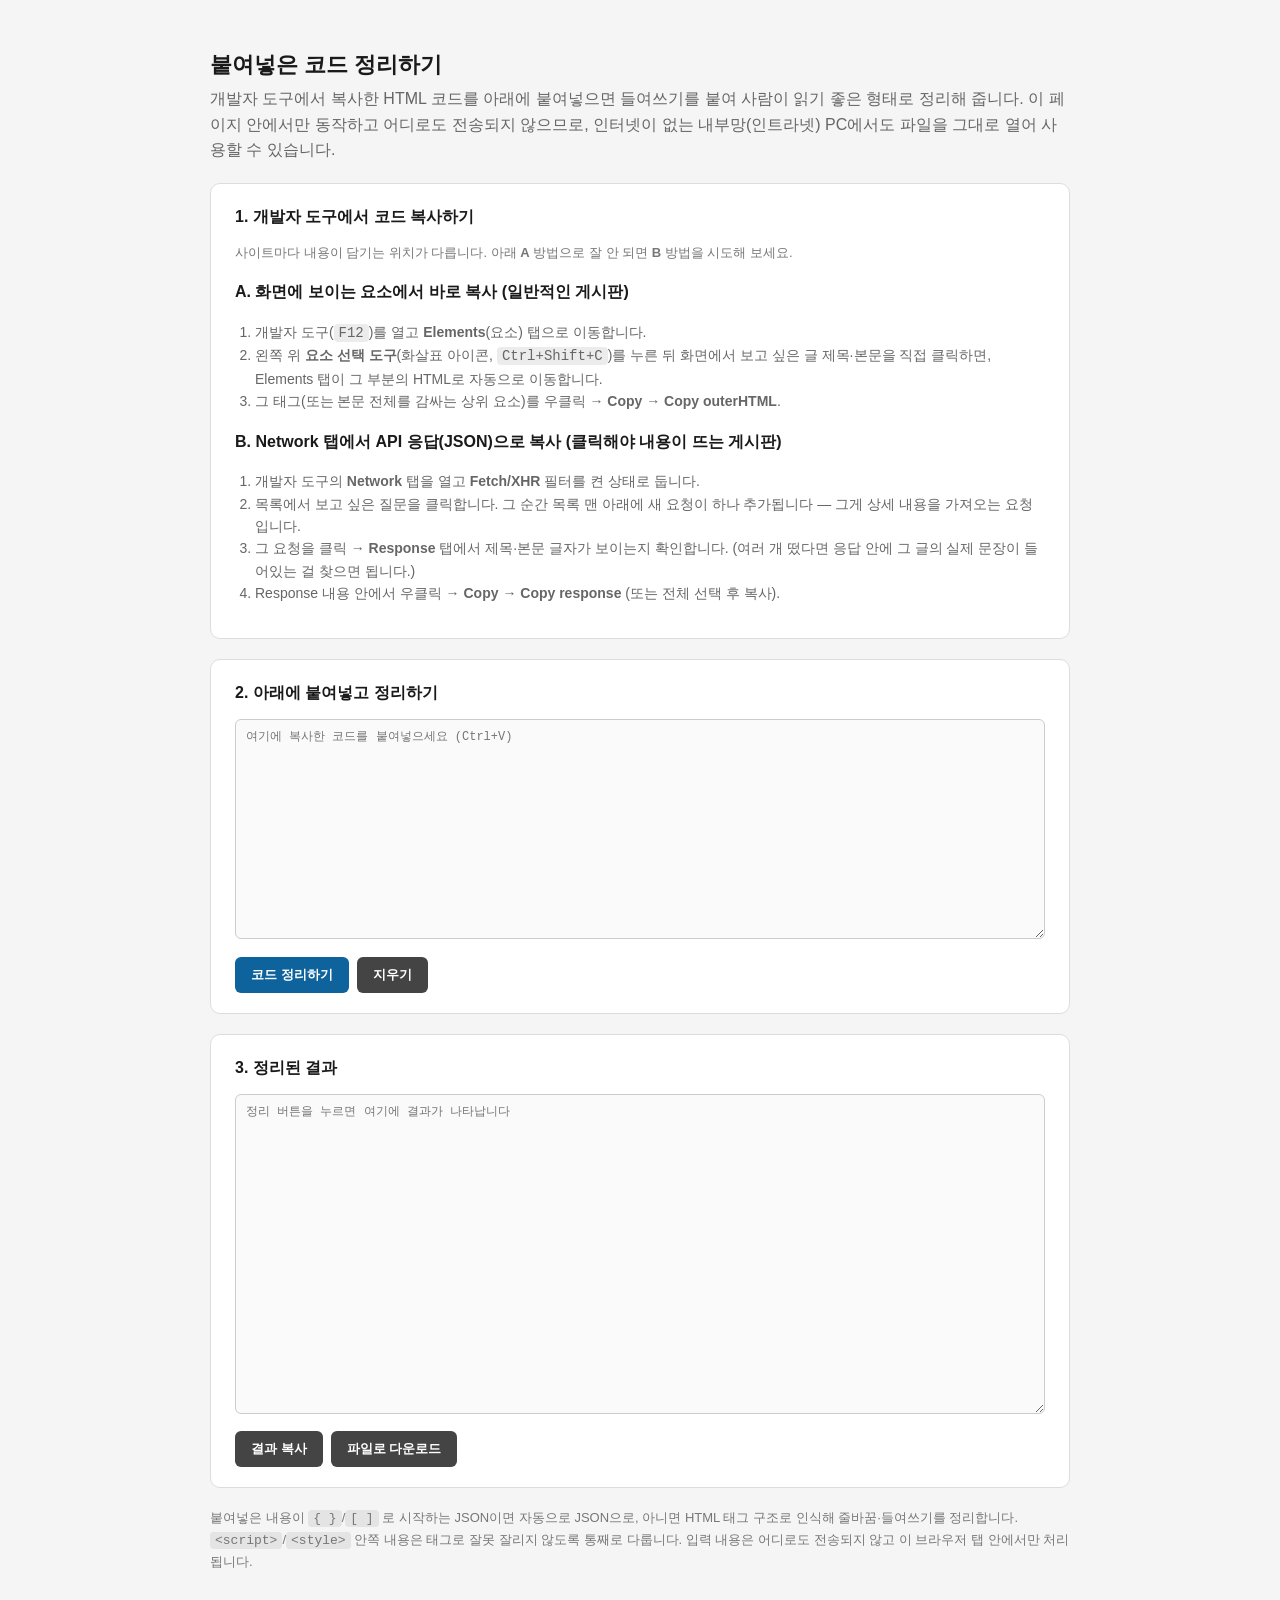
==== commit 2b55048b: "Add JSON support and Network-tab guidance to the code viewer Some boards (e.g. AJAX-driven Q&A sites" ====
--- a/webpage_reverse/index.html
+++ b/webpage_reverse/index.html
@@ -57,14 +57,27 @@
 
   <div class="card">
     <h2>1. 개발자 도구에서 코드 복사하기</h2>
+    <p class="note" style="margin-top:0;">
+      사이트마다 내용이 담기는 위치가 다릅니다. 아래 <b>A</b> 방법으로 잘 안 되면
+      <b>B</b> 방법을 시도해 보세요.
+    </p>
+    <p><b>A. 화면에 보이는 요소에서 바로 복사 (일반적인 게시판)</b></p>
     <ol class="steps">
-      <li>정리하고 싶은 페이지에서 개발자 도구(<code>F12</code>)를 열고 <b>Elements</b>
-        (요소) 탭으로 이동합니다.</li>
-      <li>원하는 요소를 우클릭 → <b>Copy → Copy outerHTML</b>을 선택합니다.
-        (페이지 전체를 복사하려면 트리 맨 위의 <code>&lt;html&gt;</code> 요소에서
-        우클릭하세요.)</li>
-      <li>또는 <b>Console</b> 탭에 <code>document.documentElement.outerHTML</code>
-        을 입력해 나온 결과 문자열을 복사해도 됩니다.</li>
+      <li>개발자 도구(<code>F12</code>)를 열고 <b>Elements</b>(요소) 탭으로 이동합니다.</li>
+      <li>왼쪽 위 <b>요소 선택 도구</b>(화살표 아이콘, <code>Ctrl+Shift+C</code>)를 누른 뒤
+        화면에서 보고 싶은 글 제목·본문을 직접 클릭하면, Elements 탭이 그 부분의
+        HTML로 자동으로 이동합니다.</li>
+      <li>그 태그(또는 본문 전체를 감싸는 상위 요소)를 우클릭 →
+        <b>Copy → Copy outerHTML</b>.</li>
+    </ol>
+    <p><b>B. Network 탭에서 API 응답(JSON)으로 복사 (클릭해야 내용이 뜨는 게시판)</b></p>
+    <ol class="steps">
+      <li>개발자 도구의 <b>Network</b> 탭을 열고 <b>Fetch/XHR</b> 필터를 켠 상태로 둡니다.</li>
+      <li>목록에서 보고 싶은 질문을 클릭합니다. 그 순간 목록 맨 아래에
+        새 요청이 하나 추가됩니다 — 그게 상세 내용을 가져오는 요청입니다.</li>
+      <li>그 요청을 클릭 → <b>Response</b> 탭에서 제목·본문 글자가 보이는지 확인합니다.
+        (여러 개 떴다면 응답 안에 그 글의 실제 문장이 들어있는 걸 찾으면 됩니다.)</li>
+      <li>Response 내용 안에서 우클릭 → <b>Copy → Copy response</b> (또는 전체 선택 후 복사).</li>
     </ol>
   </div>
 
@@ -82,12 +95,13 @@
     <textarea id="formatted-output" readonly placeholder="정리 버튼을 누르면 여기에 결과가 나타납니다"></textarea>
     <div class="actions">
       <button class="secondary" id="copy-btn">결과 복사</button>
-      <button class="secondary" id="download-btn">.html로 다운로드</button>
+      <button class="secondary" id="download-btn">파일로 다운로드</button>
     </div>
   </div>
 
   <p class="note">
-    HTML 태그 구조를 기준으로 줄바꿈·들여쓰기만 다시 정리합니다.
+    붙여넣은 내용이 <code>{ }</code>/<code>[ ]</code> 로 시작하는 JSON이면 자동으로
+    JSON으로, 아니면 HTML 태그 구조로 인식해 줄바꿈·들여쓰기를 정리합니다.
     <code>&lt;script&gt;</code>/<code>&lt;style&gt;</code> 안쪽 내용은 태그로
     잘못 잘리지 않도록 통째로 다룹니다. 입력 내용은 어디로도 전송되지 않고
     이 브라우저 탭 안에서만 처리됩니다.
@@ -167,11 +181,27 @@
     return out.join("\n");
   }
 
+  // 붙여넣은 내용이 JSON이면 JSON.stringify로, 아니면 HTML 포매터로 정리한다.
+  function formatInput(text) {
+    var trimmed = text.trim();
+    if (/^[{[]/.test(trimmed)) {
+      try {
+        return { type: "json", text: JSON.stringify(JSON.parse(trimmed), null, 2) };
+      } catch (e) {
+        // JSON 파싱에 실패하면 HTML/일반 텍스트로 취급한다.
+      }
+    }
+    return { type: "html", text: formatHtml(text) };
+  }
+
   var input = document.getElementById("raw-input");
   var output = document.getElementById("formatted-output");
+  var outputType = "html";
 
   document.getElementById("format-btn").addEventListener("click", function () {
-    output.value = formatHtml(input.value);
+    var result = formatInput(input.value);
+    output.value = result.text;
+    outputType = result.type;
   });
 
   document.getElementById("clear-btn").addEventListener("click", function () {
@@ -201,10 +231,11 @@
   });
 
   document.getElementById("download-btn").addEventListener("click", function () {
-    var blob = new Blob([output.value], { type: "text/html" });
+    var isJson = outputType === "json";
+    var blob = new Blob([output.value], { type: isJson ? "application/json" : "text/html" });
     var a = document.createElement("a");
     a.href = URL.createObjectURL(blob);
-    a.download = "formatted-page.html";
+    a.download = isJson ? "formatted-data.json" : "formatted-page.html";
     document.body.appendChild(a);
     a.click();
     document.body.removeChild(a);
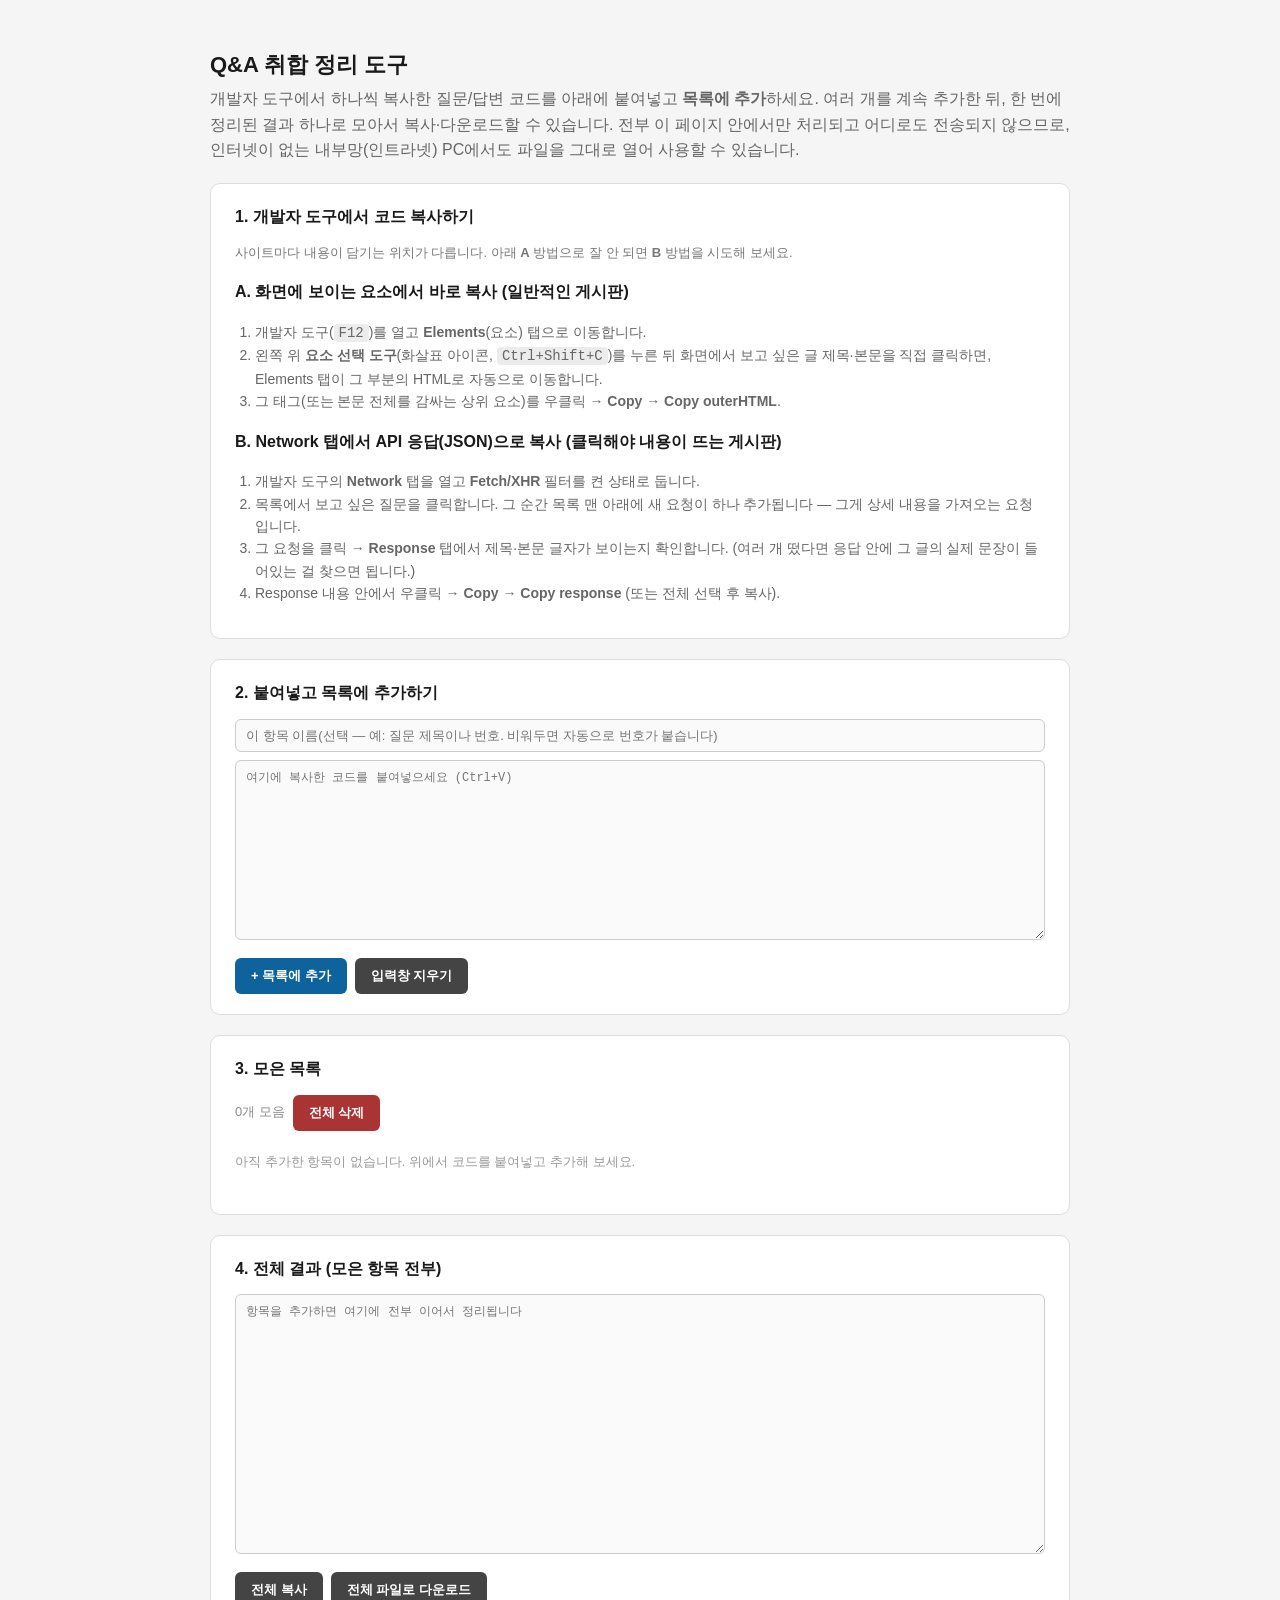
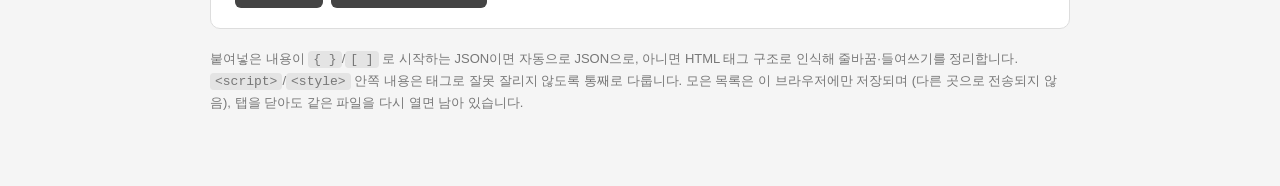
==== commit 7e8dbad6: "Turn the tool into a multi-entry Q&A collector Pasting and formatting one item at a time didn't scal" ====
--- a/webpage_reverse/index.html
+++ b/webpage_reverse/index.html
@@ -3,7 +3,7 @@
 <head>
 <meta charset="utf-8">
 <meta name="viewport" content="width=device-width, initial-scale=1">
-<title>붙여넣은 코드 정리하기</title>
+<title>Q&A 취합 정리 도구</title>
 <style>
   :root { color-scheme: light dark; }
   body {
@@ -14,7 +14,9 @@
   @media (prefers-color-scheme: dark) {
     body { background: #1e1e1e; color: #e0e0e0; }
     .card { background: #2a2a2a !important; border-color: #3c3c3c !important; }
-    textarea { background: #1e1e1e !important; color: #d4d4d4 !important; border-color: #444 !important; }
+    textarea, input[type="text"] { background: #1e1e1e !important; color: #d4d4d4 !important; border-color: #444 !important; }
+    .entry { background: #232323 !important; border-color: #3c3c3c !important; }
+    .entry summary { color: #e0e0e0 !important; }
   }
   main { max-width: 860px; margin: 0 auto; }
   h1 { font-size: 22px; margin-bottom: 4px; }
@@ -25,14 +27,16 @@
     padding: 20px 24px; margin: 20px 0;
   }
   .card h2 { font-size: 16px; margin-top: 0; }
-  textarea {
+  textarea, input[type="text"] {
     width: 100%; box-sizing: border-box; font-family: Consolas, "D2Coding", monospace;
     font-size: 12px; padding: 8px 10px; border: 1px solid #ccc; border-radius: 6px;
-    background: #fafafa; color: #333; resize: vertical; white-space: pre;
-  }
-  #raw-input { height: 220px; }
-  #formatted-output { height: 320px; }
-  .actions { display: flex; gap: 8px; margin-top: 10px; flex-wrap: wrap; }
+    background: #fafafa; color: #333;
+  }
+  textarea { resize: vertical; white-space: pre; }
+  input[type="text"] { font-family: inherit; font-size: 13px; margin-bottom: 8px; }
+  #raw-input { height: 180px; }
+  #combined-output { height: 260px; }
+  .actions { display: flex; gap: 8px; margin-top: 10px; flex-wrap: wrap; align-items: center; }
   button {
     padding: 9px 16px; border: none; border-radius: 6px; cursor: pointer;
     font-size: 13px; font-weight: 600;
@@ -41,18 +45,44 @@
   button.primary:hover { background: #1177bb; }
   button.secondary { background: #444; color: #fff; }
   button.secondary:hover { background: #555; }
+  button.danger { background: #a33; color: #fff; }
+  button.danger:hover { background: #c33; }
   .note { font-size: 13px; color: #777; }
   code { background: rgba(127,127,127,.15); padding: 1px 5px; border-radius: 4px; }
+  .count { font-size: 13px; color: #888; margin-left: auto; }
+  #entry-list { list-style: none; margin: 12px 0 0; padding: 0; display: flex; flex-direction: column; gap: 8px; }
+  .entry {
+    border: 1px solid #e0e0e0; border-radius: 8px; background: #fafafa;
+  }
+  .entry summary {
+    cursor: pointer; padding: 10px 14px; font-size: 13px; font-weight: 600;
+    display: flex; align-items: center; gap: 8px; list-style: none;
+  }
+  .entry summary::-webkit-details-marker { display: none; }
+  .entry summary .badge {
+    font-size: 11px; font-weight: 400; color: #888; background: rgba(127,127,127,.15);
+    padding: 1px 6px; border-radius: 4px;
+  }
+  .entry summary .remove-entry {
+    margin-left: auto; background: none; border: none; color: #a33; font-size: 12px;
+    font-weight: 600; cursor: pointer; padding: 2px 6px;
+  }
+  .entry pre {
+    margin: 0; padding: 12px 14px; border-top: 1px solid #e0e0e0;
+    font-family: Consolas, "D2Coding", monospace; font-size: 12px; white-space: pre-wrap;
+    word-break: break-all; max-height: 320px; overflow: auto;
+  }
+  .empty-hint { color: #999; font-size: 13px; padding: 8px 0; }
 </style>
 </head>
 <body>
 <main>
-  <h1>붙여넣은 코드 정리하기</h1>
+  <h1>Q&amp;A 취합 정리 도구</h1>
   <p class="lead">
-    개발자 도구에서 복사한 HTML 코드를 아래에 붙여넣으면 들여쓰기를 붙여
-    사람이 읽기 좋은 형태로 정리해 줍니다. 이 페이지 안에서만 동작하고
-    어디로도 전송되지 않으므로, 인터넷이 없는 내부망(인트라넷) PC에서도
-    파일을 그대로 열어 사용할 수 있습니다.
+    개발자 도구에서 하나씩 복사한 질문/답변 코드를 아래에 붙여넣고 <b>목록에 추가</b>하세요.
+    여러 개를 계속 추가한 뒤, 한 번에 정리된 결과 하나로 모아서 복사·다운로드할 수 있습니다.
+    전부 이 페이지 안에서만 처리되고 어디로도 전송되지 않으므로, 인터넷이 없는
+    내부망(인트라넷) PC에서도 파일을 그대로 열어 사용할 수 있습니다.
   </p>
 
   <div class="card">
@@ -82,20 +112,31 @@
   </div>
 
   <div class="card">
-    <h2>2. 아래에 붙여넣고 정리하기</h2>
+    <h2>2. 붙여넣고 목록에 추가하기</h2>
+    <input type="text" id="label-input" placeholder="이 항목 이름(선택 — 예: 질문 제목이나 번호. 비워두면 자동으로 번호가 붙습니다)">
     <textarea id="raw-input" placeholder="여기에 복사한 코드를 붙여넣으세요 (Ctrl+V)"></textarea>
     <div class="actions">
-      <button class="primary" id="format-btn">코드 정리하기</button>
-      <button class="secondary" id="clear-btn">지우기</button>
+      <button class="primary" id="add-btn">+ 목록에 추가</button>
+      <button class="secondary" id="clear-input-btn">입력창 지우기</button>
     </div>
   </div>
 
   <div class="card">
-    <h2>3. 정리된 결과</h2>
-    <textarea id="formatted-output" readonly placeholder="정리 버튼을 누르면 여기에 결과가 나타납니다"></textarea>
+    <h2>3. 모은 목록</h2>
+    <div class="actions" style="margin-top:0;">
+      <span class="count" id="entry-count" style="margin-left:0;">0개 모음</span>
+      <button class="danger" id="clear-all-btn">전체 삭제</button>
+    </div>
+    <p class="empty-hint" id="empty-hint">아직 추가한 항목이 없습니다. 위에서 코드를 붙여넣고 추가해 보세요.</p>
+    <ul id="entry-list"></ul>
+  </div>
+
+  <div class="card">
+    <h2>4. 전체 결과 (모은 항목 전부)</h2>
+    <textarea id="combined-output" readonly placeholder="항목을 추가하면 여기에 전부 이어서 정리됩니다"></textarea>
     <div class="actions">
-      <button class="secondary" id="copy-btn">결과 복사</button>
-      <button class="secondary" id="download-btn">파일로 다운로드</button>
+      <button class="secondary" id="copy-all-btn">전체 복사</button>
+      <button class="secondary" id="download-all-btn">전체 파일로 다운로드</button>
     </div>
   </div>
 
@@ -103,8 +144,8 @@
     붙여넣은 내용이 <code>{ }</code>/<code>[ ]</code> 로 시작하는 JSON이면 자동으로
     JSON으로, 아니면 HTML 태그 구조로 인식해 줄바꿈·들여쓰기를 정리합니다.
     <code>&lt;script&gt;</code>/<code>&lt;style&gt;</code> 안쪽 내용은 태그로
-    잘못 잘리지 않도록 통째로 다룹니다. 입력 내용은 어디로도 전송되지 않고
-    이 브라우저 탭 안에서만 처리됩니다.
+    잘못 잘리지 않도록 통째로 다룹니다. 모은 목록은 이 브라우저에만 저장되며
+    (다른 곳으로 전송되지 않음), 탭을 닫아도 같은 파일을 다시 열면 남아 있습니다.
   </p>
 </main>
 <script>
@@ -116,6 +157,7 @@
     "link", "meta", "param", "source", "track", "wbr",
   ];
   var RAW_TEXT_TAGS = ["script", "style"];
+  var STORAGE_KEY = "qna_collector_entries_v1";
 
   function indent(n) {
     return "  ".repeat(n);
@@ -194,52 +236,158 @@
     return { type: "html", text: formatHtml(text) };
   }
 
-  var input = document.getElementById("raw-input");
-  var output = document.getElementById("formatted-output");
-  var outputType = "html";
-
-  document.getElementById("format-btn").addEventListener("click", function () {
-    var result = formatInput(input.value);
-    output.value = result.text;
-    outputType = result.type;
-  });
-
-  document.getElementById("clear-btn").addEventListener("click", function () {
-    input.value = "";
-    output.value = "";
-    input.focus();
-  });
-
-  document.getElementById("copy-btn").addEventListener("click", function (e) {
-    var text = output.value;
+  function escapeHtmlText(str) {
+    return str
+      .replace(/&/g, "&amp;")
+      .replace(/</g, "&lt;")
+      .replace(/>/g, "&gt;");
+  }
+
+  var labelInput = document.getElementById("label-input");
+  var rawInput = document.getElementById("raw-input");
+  var entryList = document.getElementById("entry-list");
+  var entryCount = document.getElementById("entry-count");
+  var emptyHint = document.getElementById("empty-hint");
+  var combinedOutput = document.getElementById("combined-output");
+
+  var entries = loadEntries();
+
+  function loadEntries() {
+    try {
+      var raw = localStorage.getItem(STORAGE_KEY);
+      return raw ? JSON.parse(raw) : [];
+    } catch (e) {
+      return [];
+    }
+  }
+
+  function saveEntries() {
+    try {
+      localStorage.setItem(STORAGE_KEY, JSON.stringify(entries));
+    } catch (e) {
+      // localStorage를 쓸 수 없는 환경이면 조용히 무시하고 메모리에서만 유지한다.
+    }
+  }
+
+  function render() {
+    entryList.innerHTML = "";
+    entryCount.textContent = entries.length + "개 모음";
+    emptyHint.style.display = entries.length === 0 ? "block" : "none";
+
+    entries.forEach(function (entry, index) {
+      var li = document.createElement("li");
+      var details = document.createElement("details");
+      details.className = "entry";
+
+      var summary = document.createElement("summary");
+
+      var titleSpan = document.createElement("span");
+      titleSpan.textContent = (index + 1) + ". " + (entry.label || "항목 " + (index + 1));
+      summary.appendChild(titleSpan);
+
+      var badge = document.createElement("span");
+      badge.className = "badge";
+      badge.textContent = entry.type === "json" ? "JSON" : "HTML";
+      summary.appendChild(badge);
+
+      var removeBtn = document.createElement("button");
+      removeBtn.className = "remove-entry";
+      removeBtn.textContent = "삭제";
+      removeBtn.addEventListener("click", function (e) {
+        e.preventDefault();
+        e.stopPropagation();
+        entries.splice(index, 1);
+        saveEntries();
+        render();
+      });
+      summary.appendChild(removeBtn);
+
+      details.appendChild(summary);
+
+      var pre = document.createElement("pre");
+      pre.textContent = entry.text;
+      details.appendChild(pre);
+
+      li.appendChild(details);
+      entryList.appendChild(li);
+    });
+
+    var combined = entries
+      .map(function (entry, index) {
+        var header = "===== " + (index + 1) + ". " + (entry.label || "항목 " + (index + 1)) +
+          " (" + entry.type.toUpperCase() + ") =====";
+        return header + "\n" + entry.text;
+      })
+      .join("\n\n");
+    combinedOutput.value = combined;
+  }
+
+  document.getElementById("add-btn").addEventListener("click", function () {
+    var raw = rawInput.value;
+    if (!raw.trim()) return;
+    var result = formatInput(raw);
+    entries.push({
+      label: labelInput.value.trim(),
+      type: result.type,
+      text: result.text,
+    });
+    saveEntries();
+    render();
+    labelInput.value = "";
+    rawInput.value = "";
+    rawInput.focus();
+  });
+
+  document.getElementById("clear-input-btn").addEventListener("click", function () {
+    labelInput.value = "";
+    rawInput.value = "";
+    rawInput.focus();
+  });
+
+  document.getElementById("clear-all-btn").addEventListener("click", function () {
+    if (entries.length === 0) return;
+    if (!confirm("모은 " + entries.length + "개 항목을 전부 삭제할까요?")) return;
+    entries = [];
+    saveEntries();
+    render();
+  });
+
+  function copyText(text, btn) {
     function fallback() {
-      output.removeAttribute("readonly");
-      output.focus();
-      output.select();
+      var ta = document.createElement("textarea");
+      ta.value = text;
+      ta.style.position = "fixed";
+      ta.style.opacity = "0";
+      document.body.appendChild(ta);
+      ta.select();
       try { document.execCommand("copy"); } catch (err) {}
-      output.setAttribute("readonly", "readonly");
+      document.body.removeChild(ta);
     }
     if (navigator.clipboard && navigator.clipboard.writeText) {
       navigator.clipboard.writeText(text).catch(fallback);
     } else {
       fallback();
     }
-    var btn = e.currentTarget;
     var original = btn.textContent;
     btn.textContent = "복사됨!";
     setTimeout(function () { btn.textContent = original; }, 1200);
-  });
-
-  document.getElementById("download-btn").addEventListener("click", function () {
-    var isJson = outputType === "json";
-    var blob = new Blob([output.value], { type: isJson ? "application/json" : "text/html" });
+  }
+
+  document.getElementById("copy-all-btn").addEventListener("click", function (e) {
+    copyText(combinedOutput.value, e.currentTarget);
+  });
+
+  document.getElementById("download-all-btn").addEventListener("click", function () {
+    var blob = new Blob([combinedOutput.value], { type: "text/plain;charset=utf-8" });
     var a = document.createElement("a");
     a.href = URL.createObjectURL(blob);
-    a.download = isJson ? "formatted-data.json" : "formatted-page.html";
+    a.download = "qna-collected.txt";
     document.body.appendChild(a);
     a.click();
     document.body.removeChild(a);
   });
+
+  render();
 })();
 </script>
 </body>
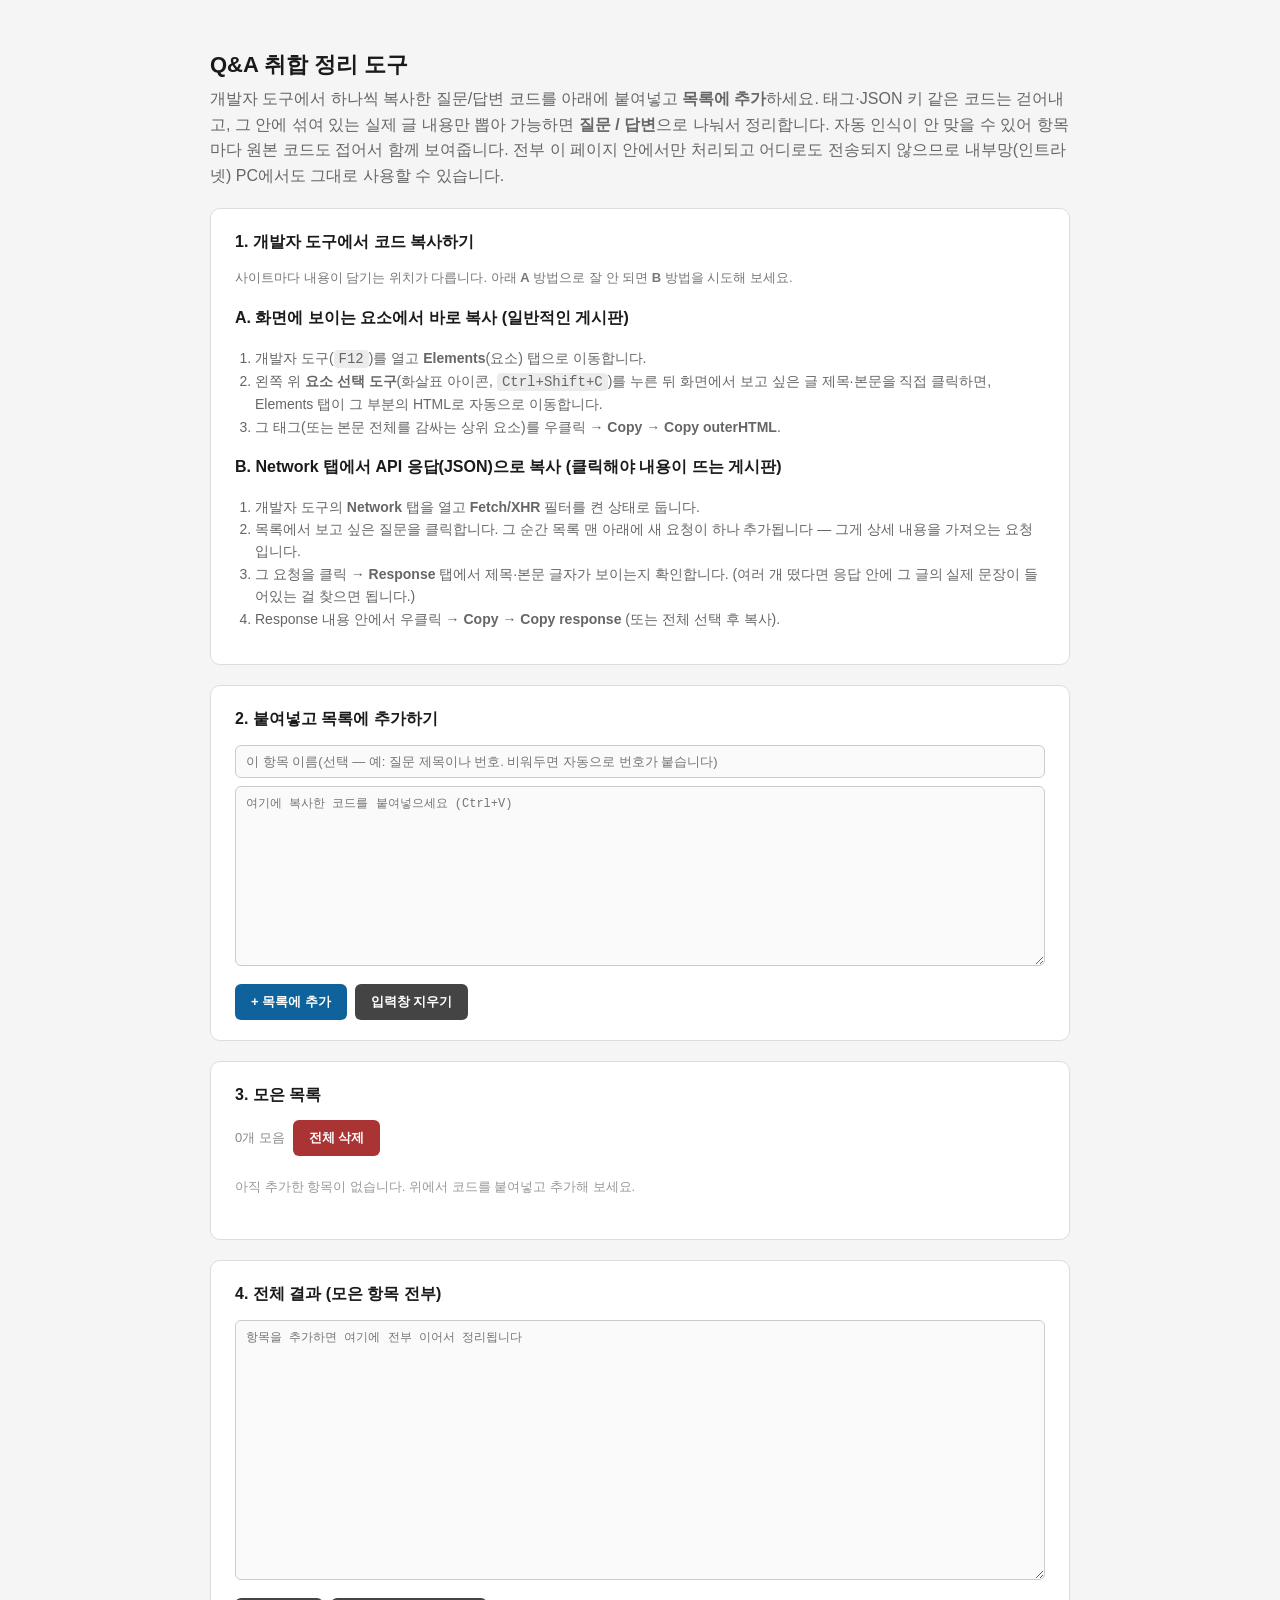
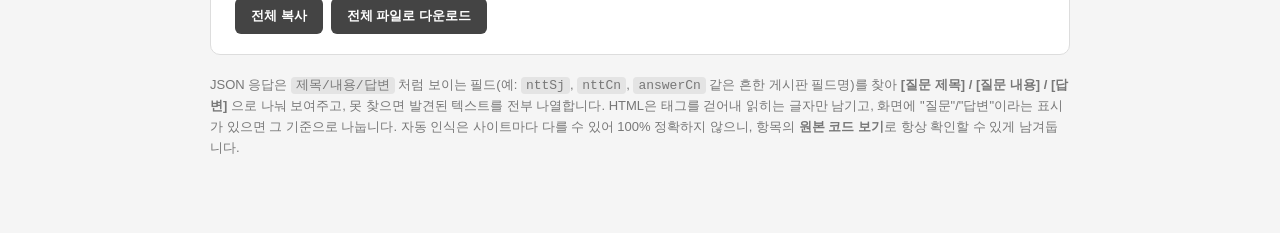
==== commit 130ee7ec: "Extract question/answer text instead of just pretty-printing code Pretty-printed JSON/HTML still bur" ====
--- a/webpage_reverse/index.html
+++ b/webpage_reverse/index.html
@@ -17,6 +17,7 @@
     textarea, input[type="text"] { background: #1e1e1e !important; color: #d4d4d4 !important; border-color: #444 !important; }
     .entry { background: #232323 !important; border-color: #3c3c3c !important; }
     .entry summary { color: #e0e0e0 !important; }
+    .raw-details { border-top-color: #3c3c3c !important; }
   }
   main { max-width: 860px; margin: 0 auto; }
   h1 { font-size: 22px; margin-bottom: 4px; }
@@ -32,9 +33,9 @@
     font-size: 12px; padding: 8px 10px; border: 1px solid #ccc; border-radius: 6px;
     background: #fafafa; color: #333;
   }
-  textarea { resize: vertical; white-space: pre; }
+  textarea { resize: vertical; white-space: pre-wrap; word-break: break-word; }
   input[type="text"] { font-family: inherit; font-size: 13px; margin-bottom: 8px; }
-  #raw-input { height: 180px; }
+  #raw-input { height: 180px; white-space: pre; word-break: normal; }
   #combined-output { height: 260px; }
   .actions { display: flex; gap: 8px; margin-top: 10px; flex-wrap: wrap; align-items: center; }
   button {
@@ -63,14 +64,26 @@
     font-size: 11px; font-weight: 400; color: #888; background: rgba(127,127,127,.15);
     padding: 1px 6px; border-radius: 4px;
   }
+  .entry summary .badge.guessed { color: #1a7a3a; background: rgba(40,160,80,.15); }
+  .entry summary .badge.fallback { color: #a35b00; background: rgba(200,130,0,.15); }
   .entry summary .remove-entry {
     margin-left: auto; background: none; border: none; color: #a33; font-size: 12px;
     font-weight: 600; cursor: pointer; padding: 2px 6px;
   }
-  .entry pre {
+  .entry .readable {
     margin: 0; padding: 12px 14px; border-top: 1px solid #e0e0e0;
-    font-family: Consolas, "D2Coding", monospace; font-size: 12px; white-space: pre-wrap;
-    word-break: break-all; max-height: 320px; overflow: auto;
+    font-size: 13px; white-space: pre-wrap; word-break: break-word;
+  }
+  .raw-details {
+    margin: 0 14px 12px; border-top: 1px dashed #ddd; padding-top: 8px;
+  }
+  .raw-details summary {
+    cursor: pointer; font-size: 12px; color: #888; padding: 2px 0;
+  }
+  .raw-details pre {
+    margin: 6px 0 0; font-family: Consolas, "D2Coding", monospace; font-size: 11px;
+    white-space: pre-wrap; word-break: break-all; max-height: 260px; overflow: auto;
+    color: #999;
   }
   .empty-hint { color: #999; font-size: 13px; padding: 8px 0; }
 </style>
@@ -80,9 +93,10 @@
   <h1>Q&amp;A 취합 정리 도구</h1>
   <p class="lead">
     개발자 도구에서 하나씩 복사한 질문/답변 코드를 아래에 붙여넣고 <b>목록에 추가</b>하세요.
-    여러 개를 계속 추가한 뒤, 한 번에 정리된 결과 하나로 모아서 복사·다운로드할 수 있습니다.
-    전부 이 페이지 안에서만 처리되고 어디로도 전송되지 않으므로, 인터넷이 없는
-    내부망(인트라넷) PC에서도 파일을 그대로 열어 사용할 수 있습니다.
+    태그·JSON 키 같은 코드는 걷어내고, 그 안에 섞여 있는 실제 글 내용만 뽑아
+    가능하면 <b>질문 / 답변</b>으로 나눠서 정리합니다. 자동 인식이 안 맞을 수 있어
+    항목마다 원본 코드도 접어서 함께 보여줍니다. 전부 이 페이지 안에서만 처리되고
+    어디로도 전송되지 않으므로 내부망(인트라넷) PC에서도 그대로 사용할 수 있습니다.
   </p>
 
   <div class="card">
@@ -141,11 +155,13 @@
   </div>
 
   <p class="note">
-    붙여넣은 내용이 <code>{ }</code>/<code>[ ]</code> 로 시작하는 JSON이면 자동으로
-    JSON으로, 아니면 HTML 태그 구조로 인식해 줄바꿈·들여쓰기를 정리합니다.
-    <code>&lt;script&gt;</code>/<code>&lt;style&gt;</code> 안쪽 내용은 태그로
-    잘못 잘리지 않도록 통째로 다룹니다. 모은 목록은 이 브라우저에만 저장되며
-    (다른 곳으로 전송되지 않음), 탭을 닫아도 같은 파일을 다시 열면 남아 있습니다.
+    JSON 응답은 <code>제목/내용/답변</code> 처럼 보이는 필드(예: <code>nttSj</code>,
+    <code>nttCn</code>, <code>answerCn</code> 같은 흔한 게시판 필드명)를 찾아
+    <b>[질문 제목] / [질문 내용] / [답변]</b> 으로 나눠 보여주고, 못 찾으면 발견된
+    텍스트를 전부 나열합니다. HTML은 태그를 걷어내 읽히는 글자만 남기고,
+    화면에 "질문"/"답변"이라는 표시가 있으면 그 기준으로 나눕니다. 자동 인식은
+    사이트마다 다를 수 있어 100% 정확하지 않으니, 항목의 <b>원본 코드 보기</b>로
+    항상 확인할 수 있게 남겨둡니다.
   </p>
 </main>
 <script>
@@ -157,7 +173,7 @@
     "link", "meta", "param", "source", "track", "wbr",
   ];
   var RAW_TEXT_TAGS = ["script", "style"];
-  var STORAGE_KEY = "qna_collector_entries_v1";
+  var STORAGE_KEY = "qna_collector_entries_v2";
 
   function indent(n) {
     return "  ".repeat(n);
@@ -228,19 +244,147 @@
     var trimmed = text.trim();
     if (/^[{[]/.test(trimmed)) {
       try {
-        return { type: "json", text: JSON.stringify(JSON.parse(trimmed), null, 2) };
+        return { type: "json", raw: JSON.stringify(JSON.parse(trimmed), null, 2), parsed: JSON.parse(trimmed) };
       } catch (e) {
         // JSON 파싱에 실패하면 HTML/일반 텍스트로 취급한다.
       }
     }
-    return { type: "html", text: formatHtml(text) };
-  }
-
-  function escapeHtmlText(str) {
-    return str
-      .replace(/&/g, "&amp;")
-      .replace(/</g, "&lt;")
-      .replace(/>/g, "&gt;");
+    return { type: "html", raw: formatHtml(text), parsed: null };
+  }
+
+  // HTML 태그를 걷어내고 사람이 읽을 글자만 남긴다. DOM에 넣지 않고 순수 문자열
+  // 치환만 하므로, 붙여넣은 내용 안에 악성 코드가 있어도 실행되지 않는다.
+  function stripHtmlToText(html) {
+    var noRaw = html
+      .replace(/<script[\s\S]*?<\/script>/gi, " ")
+      .replace(/<style[\s\S]*?<\/style>/gi, " ");
+    var withBreaks = noRaw.replace(/<\/?(br|p|div|li|tr|h[1-6])\b[^>]*>/gi, "\n");
+    var textOnly = withBreaks.replace(/<[^>]+>/g, "");
+    var decoded = textOnly
+      .replace(/&nbsp;/gi, " ")
+      .replace(/&lt;/gi, "<")
+      .replace(/&gt;/gi, ">")
+      .replace(/&quot;/gi, "\"")
+      .replace(/&#39;/gi, "'")
+      .replace(/&amp;/gi, "&");
+    return decoded
+      .split("\n")
+      .map(function (line) { return line.trim(); })
+      .filter(function (line) { return line.length > 0; })
+      .join("\n");
+  }
+
+  function tokenizeKey(key) {
+    return key
+      .replace(/([a-z0-9])([A-Z])/g, "$1 $2")
+      .replace(/[_\-.]/g, " ")
+      .toLowerCase()
+      .split(/\s+/)
+      .filter(Boolean);
+  }
+
+  var TITLE_TOKENS = ["title", "subject", "subj", "sj", "ttl", "제목"];
+  var ANSWER_TOKENS = ["answer", "reply", "response", "ans", "답변"];
+  var CONTENT_TOKENS = ["content", "contents", "cn", "body", "memo", "text", "내용"];
+
+  function classifyKey(lastSegment) {
+    var tokens = tokenizeKey(lastSegment);
+    if (tokens.some(function (t) { return ANSWER_TOKENS.indexOf(t) !== -1; })) return "answer";
+    if (tokens.some(function (t) { return TITLE_TOKENS.indexOf(t) !== -1; })) return "title";
+    if (tokens.some(function (t) { return CONTENT_TOKENS.indexOf(t) !== -1; })) return "content";
+    return null;
+  }
+
+  // JSON 객체를 훑어 문자열 값을 전부 모으고, 필드명으로 제목/내용/답변을 추정한다.
+  function extractFromJson(obj) {
+    var fields = [];
+    (function walk(node, path) {
+      if (node == null) return;
+      if (typeof node === "string") {
+        var trimmed = node.trim();
+        var looksLikeId = /^-?\d+(\.\d+)?$/.test(trimmed) || /^\d{4}-\d{2}-\d{2}/.test(trimmed);
+        if (trimmed.length >= 2 && !looksLikeId) {
+          fields.push({ path: path, value: trimmed });
+        }
+        return;
+      }
+      if (Array.isArray(node)) {
+        node.forEach(function (item, i) { walk(item, path + "[" + i + "]"); });
+        return;
+      }
+      if (typeof node === "object") {
+        Object.keys(node).forEach(function (key) {
+          walk(node[key], path ? path + "." + key : key);
+        });
+      }
+    })(obj, "");
+
+    var buckets = { title: [], content: [], answer: [] };
+    fields.forEach(function (f) {
+      var lastSegment = f.path.split(/[.\[]/).pop().replace(/\]$/, "");
+      var cat = classifyKey(lastSegment);
+      if (cat) buckets[cat].push(f);
+    });
+
+    var title = buckets.title[0];
+    var content = buckets.content.filter(function (c) { return !title || c.path !== title.path; })[0];
+    var answer = buckets.answer[0];
+
+    var lines = [];
+    if (title) lines.push("[질문 제목]\n" + title.value);
+    if (content) lines.push("[질문 내용]\n" + stripHtmlToText(content.value));
+    if (answer) lines.push("[답변]\n" + stripHtmlToText(answer.value));
+
+    if (lines.length > 0) {
+      return { text: lines.join("\n\n"), guessed: true };
+    }
+
+    if (fields.length === 0) {
+      return { text: "(텍스트로 보이는 값을 찾지 못했습니다. 원본 코드를 확인해 주세요.)", guessed: false };
+    }
+    var fallback = ["(질문/답변 필드를 자동으로 찾지 못했습니다. 발견된 텍스트 전체입니다)"]
+      .concat(fields.slice(0, 40).map(function (f) { return f.path + ": " + f.value; }));
+    return { text: fallback.join("\n"), guessed: false };
+  }
+
+  var Q_MARKER_RE = /^(질문|문의\s*내용|질의\s*내용|Q\.?)$/;
+  var A_MARKER_RE = /^(답변|답변\s*내용|회신\s*내용|A\.?)$/;
+
+  // 화면에 "질문"/"답변" 같은 표시가 그대로 텍스트로 남아있으면 그 기준으로 나눈다.
+  function splitQnaMarkers(plainText) {
+    var lines = plainText.split("\n");
+    var qIdx = -1, aIdx = -1;
+    lines.forEach(function (line, i) {
+      var t = line.trim();
+      if (qIdx === -1 && Q_MARKER_RE.test(t)) qIdx = i;
+      if (A_MARKER_RE.test(t)) aIdx = i;
+    });
+    if (qIdx === -1 && aIdx === -1) return null;
+    var question = qIdx !== -1
+      ? lines.slice(qIdx + 1, aIdx !== -1 ? aIdx : undefined).join("\n").trim()
+      : null;
+    var answer = aIdx !== -1 ? lines.slice(aIdx + 1).join("\n").trim() : null;
+    return { question: question, answer: answer };
+  }
+
+  function extractFromHtml(rawHtmlText) {
+    var plain = stripHtmlToText(rawHtmlText);
+    if (!plain) {
+      return { text: "(텍스트를 찾지 못했습니다. 원본 코드를 확인해 주세요.)", guessed: false };
+    }
+    var split = splitQnaMarkers(plain);
+    if (split && (split.question || split.answer)) {
+      var lines = [];
+      if (split.question) lines.push("[질문]\n" + split.question);
+      if (split.answer) lines.push("[답변]\n" + split.answer);
+      return { text: lines.join("\n\n"), guessed: true };
+    }
+    return { text: "[내용]\n" + plain, guessed: false };
+  }
+
+  function buildReadable(result) {
+    if (result.type === "json") return extractFromJson(result.parsed);
+    return extractFromHtml(result.raw);
   }
 
   var labelInput = document.getElementById("label-input");
@@ -278,6 +422,7 @@
       var li = document.createElement("li");
       var details = document.createElement("details");
       details.className = "entry";
+      details.open = true;
 
       var summary = document.createElement("summary");
 
@@ -286,8 +431,9 @@
       summary.appendChild(titleSpan);
 
       var badge = document.createElement("span");
-      badge.className = "badge";
-      badge.textContent = entry.type === "json" ? "JSON" : "HTML";
+      badge.className = "badge" + (entry.guessed ? " guessed" : " fallback");
+      badge.textContent = (entry.type === "json" ? "JSON" : "HTML") +
+        (entry.guessed ? " · 질문/답변 인식됨" : " · 자동 인식 실패");
       summary.appendChild(badge);
 
       var removeBtn = document.createElement("button");
@@ -304,9 +450,20 @@
 
       details.appendChild(summary);
 
-      var pre = document.createElement("pre");
-      pre.textContent = entry.text;
-      details.appendChild(pre);
+      var readablePre = document.createElement("pre");
+      readablePre.className = "readable";
+      readablePre.textContent = entry.readable;
+      details.appendChild(readablePre);
+
+      var rawDetails = document.createElement("details");
+      rawDetails.className = "raw-details";
+      var rawSummary = document.createElement("summary");
+      rawSummary.textContent = "원본 코드 보기";
+      rawDetails.appendChild(rawSummary);
+      var rawPre = document.createElement("pre");
+      rawPre.textContent = entry.raw;
+      rawDetails.appendChild(rawPre);
+      details.appendChild(rawDetails);
 
       li.appendChild(details);
       entryList.appendChild(li);
@@ -314,9 +471,8 @@
 
     var combined = entries
       .map(function (entry, index) {
-        var header = "===== " + (index + 1) + ". " + (entry.label || "항목 " + (index + 1)) +
-          " (" + entry.type.toUpperCase() + ") =====";
-        return header + "\n" + entry.text;
+        var header = "===== " + (index + 1) + ". " + (entry.label || "항목 " + (index + 1)) + " =====";
+        return header + "\n" + entry.readable;
       })
       .join("\n\n");
     combinedOutput.value = combined;
@@ -326,10 +482,13 @@
     var raw = rawInput.value;
     if (!raw.trim()) return;
     var result = formatInput(raw);
+    var readable = buildReadable(result);
     entries.push({
       label: labelInput.value.trim(),
       type: result.type,
-      text: result.text,
+      raw: result.raw,
+      readable: readable.text,
+      guessed: readable.guessed,
     });
     saveEntries();
     render();
